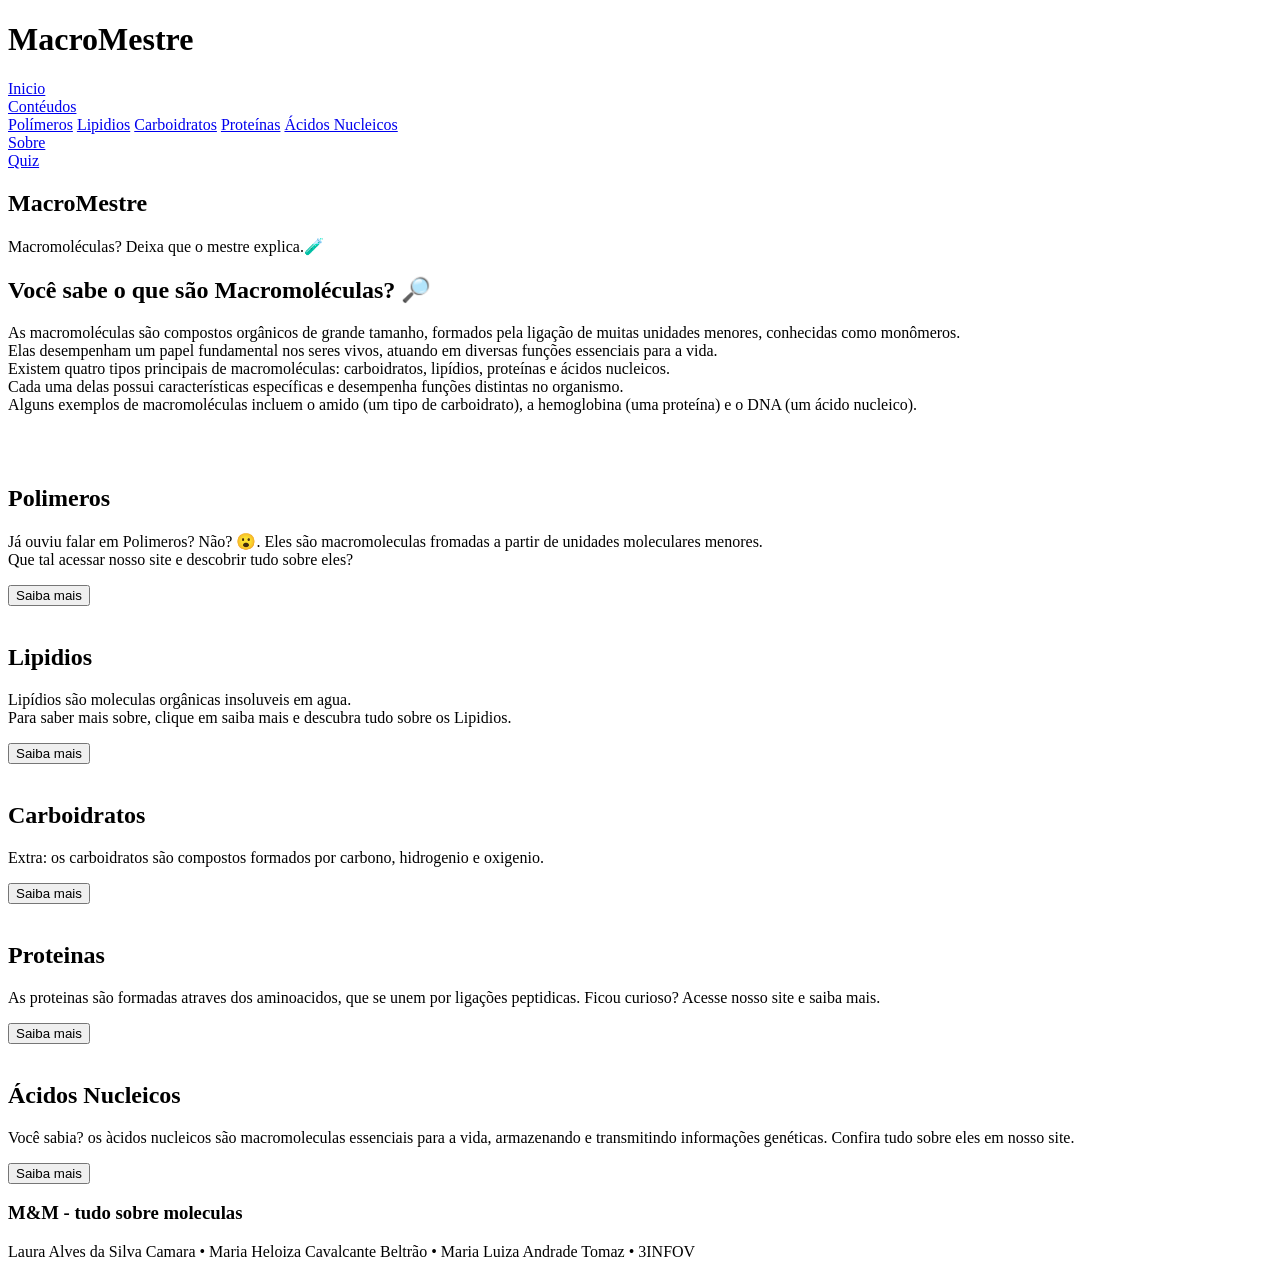
==== index.html @ 3ec51c72 "um bucado de coisa" ====
<!DOCTYPE html>
<html lang="pt-br">
<head>
    <meta charset="UTF-8">
    <meta name="viewport" content="width=device-width, initial-scale=1.0">
    <link rel="stylesheet" href="css/style.css">
    <script src="script.js"></script>
    <title>Inicio</title>
</head>
<body>
    
    <header class="cabecalho"> 
    <h1> MacroMestre </h1>
    <nav class="menu"> 
    <div class="itemMenu">
    <a href="#index.html"> Inicio</a>
    </div> 
    
     <div class="itemMenu">
                <a href="#">Contéudos</a>

                <div class="submenu">
                    <a href="#polimeros.html">Polímeros</a>
                    <a href="#lipidios.html">Lipidios</a>
                    <a href="#carboidratos.html">Carboidratos</a>
                    <a href="#proteinas.html">Proteínas</a>
                    <a href="#acidos-nucleicos.html">Ácidos Nucleicos</a>
                </div>
            </div>
         <div class="itemMenu">
    <a href="#"> Sobre</a>
    </div>
     <div class="itemMenu">
    <a href="#quiz.html"> Quiz</a>
    </div> 
    </nav>


    </header>

     <section class="hero">

        <div class="textoHero">

            
            <h1 class="principal">
                MacroMestre
            </h1>

            <p class="paragrafo">
                Macromoléculas? Deixa que o mestre explica.🧪
            </p>

        </div>


        <div class="introducao">

            <h2 class="textoPrincipal">
                Você sabe o que são Macromoléculas? 🔎
            </h2> 
            <p class="paragrafoIntroducao">
                As macromoléculas são compostos orgânicos de grande tamanho, formados pela ligação de muitas unidades menores, conhecidas como monômeros. <br> Elas desempenham um papel fundamental nos seres vivos, atuando em diversas funções essenciais para a vida. <br> Existem quatro tipos principais de macromoléculas: carboidratos, lipídios, proteínas e ácidos nucleicos. <br> Cada uma delas possui características específicas e desempenha funções distintas no organismo. <br> Alguns exemplos de macromoléculas incluem o amido (um tipo de carboidrato), a hemoglobina (uma proteína) e o DNA (um ácido nucleico).
            </p>
        </div>

        <img src="" alt="" class="">

    </section>
    
    <section class="cards area3d">

        <div class="card">
           <img src="image/esquemaPolimeros.png" alt="">
            <div class="conteudo">
                 
                <h2>Polimeros</h2>
                
                <p>
                    Já ouviu falar em  Polimeros? Não? 😮. Eles são macromoleculas fromadas a partir de unidades moleculares menores. <br> Que tal acessar nosso site e descobrir tudo sobre eles?
                </p>

                <button>Saiba mais</button>
            </div>
        </div>

        <div class="card">
            <img src="image/esquemaLipidios.png" alt="">

            <div class="conteudo">
                <h2>Lipidios</h2>

                <p>
                    Lipídios são moleculas orgânicas insoluveis em agua. <br> Para saber mais sobre, clique em saiba mais e descubra tudo sobre os Lipidios. 
                </p>

                <button>Saiba mais</button>
            </div>
        </div>

        <div class="card">
            <img src="image/esquemaCarboidratos.png" alt="">

            <div class="conteudo">
                <h2>Carboidratos</h2>

                <p>
                   Extra: os carboidratos são compostos formados por carbono, hidrogenio e oxigenio. 
                </p>

                <button>Saiba mais</button>
            </div>
        </div>

        <div class="card">
            <img src="image/esquemaProteinas.png" alt="">

            <div class="conteudo">
                <h2>Proteinas</h2>

                <p>As proteinas são formadas atraves dos aminoacidos, que se unem por ligações peptidicas. Ficou curioso? Acesse nosso site e saiba mais.</p>
    
                <button>Saiba mais</button>
            </div>
        </div>

        <div class="card">
            <img src="image/esquemaAcidos-nucleicos.png" alt="">

            <div class="conteudo">
                <h2>Ácidos Nucleicos</h2>

                <p> Você sabia? os àcidos nucleicos são macromoleculas essenciais para a vida, armazenando e transmitindo informações genéticas. Confira tudo sobre eles em nosso site.</p>
    
                <button>Saiba mais</button>
            </div>
        </div>

    </section>

    <footer class="rodape">
        <h3> M&M - tudo sobre moleculas</h3>

        <p> Laura Alves da Silva Camara • Maria Heloiza Cavalcante Beltrão • Maria Luiza Andrade Tomaz • 3INFOV</p>
    </footer>

</body>
</html>
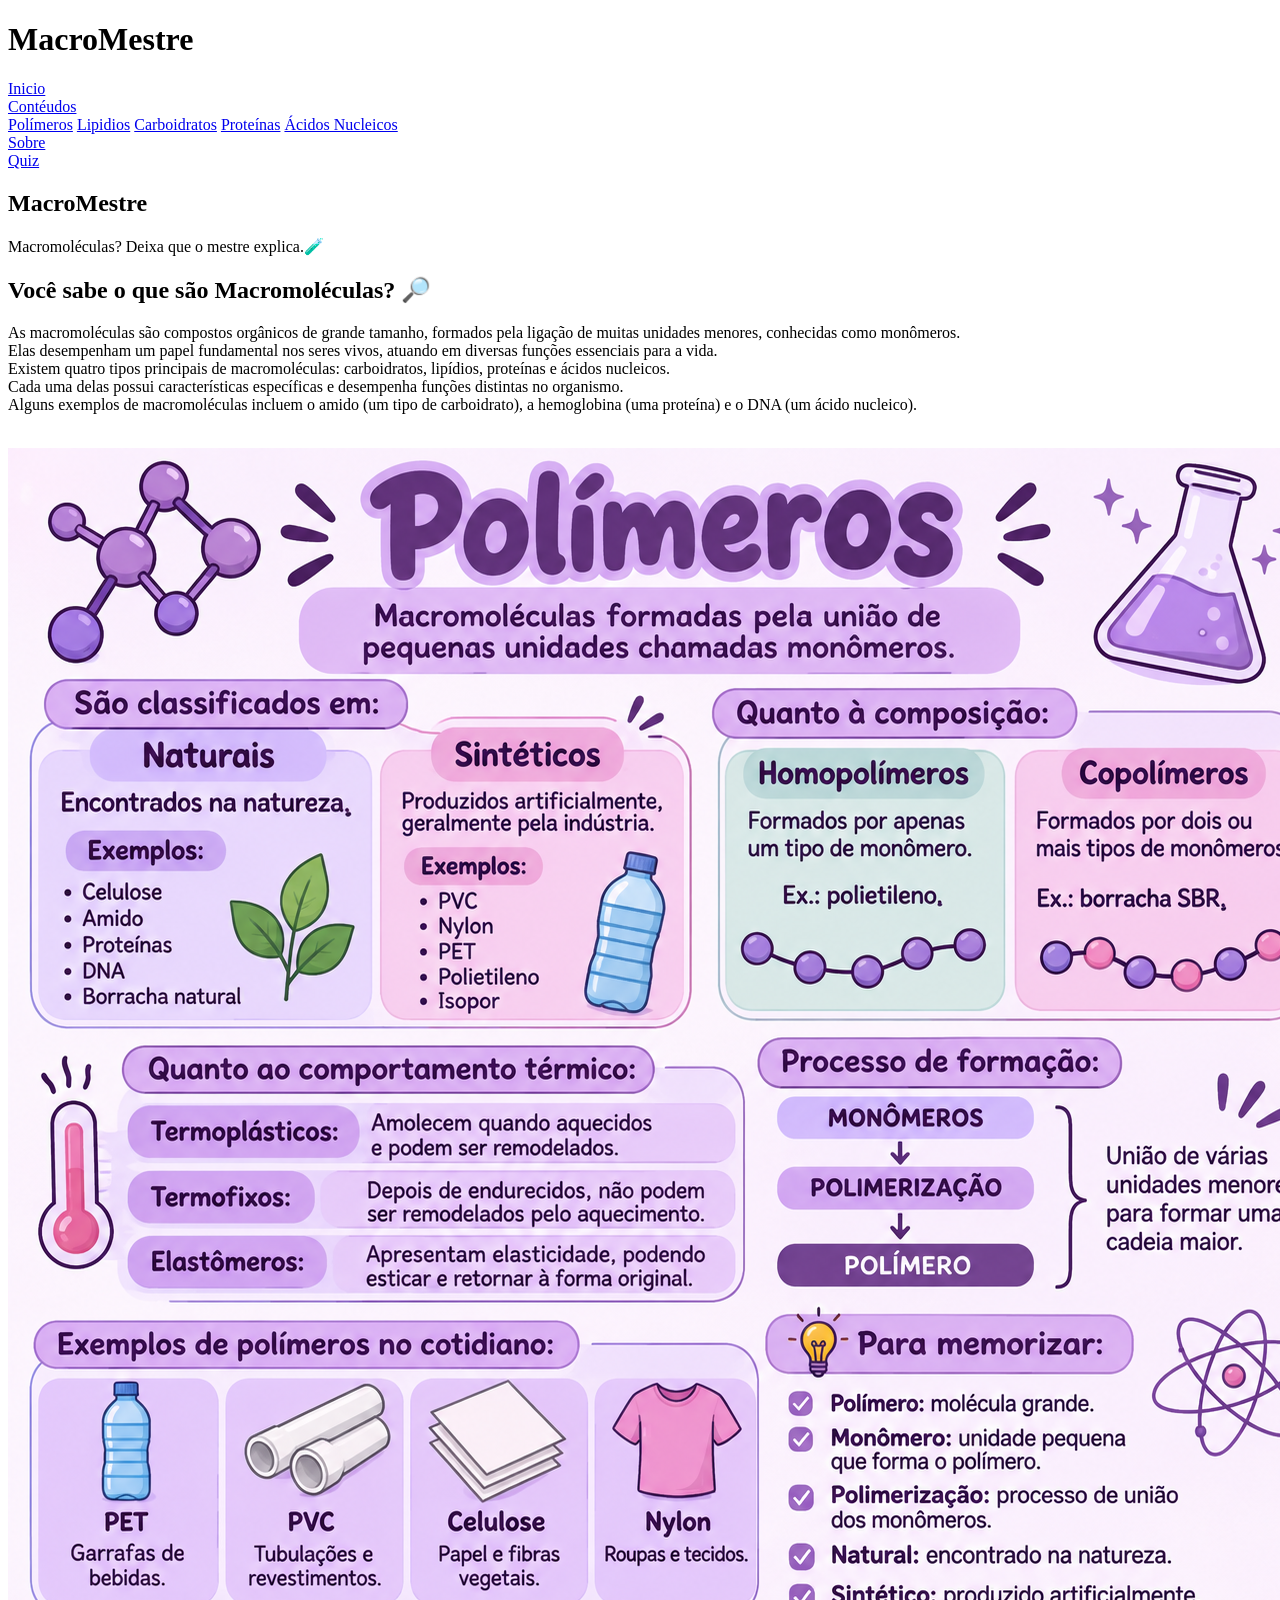
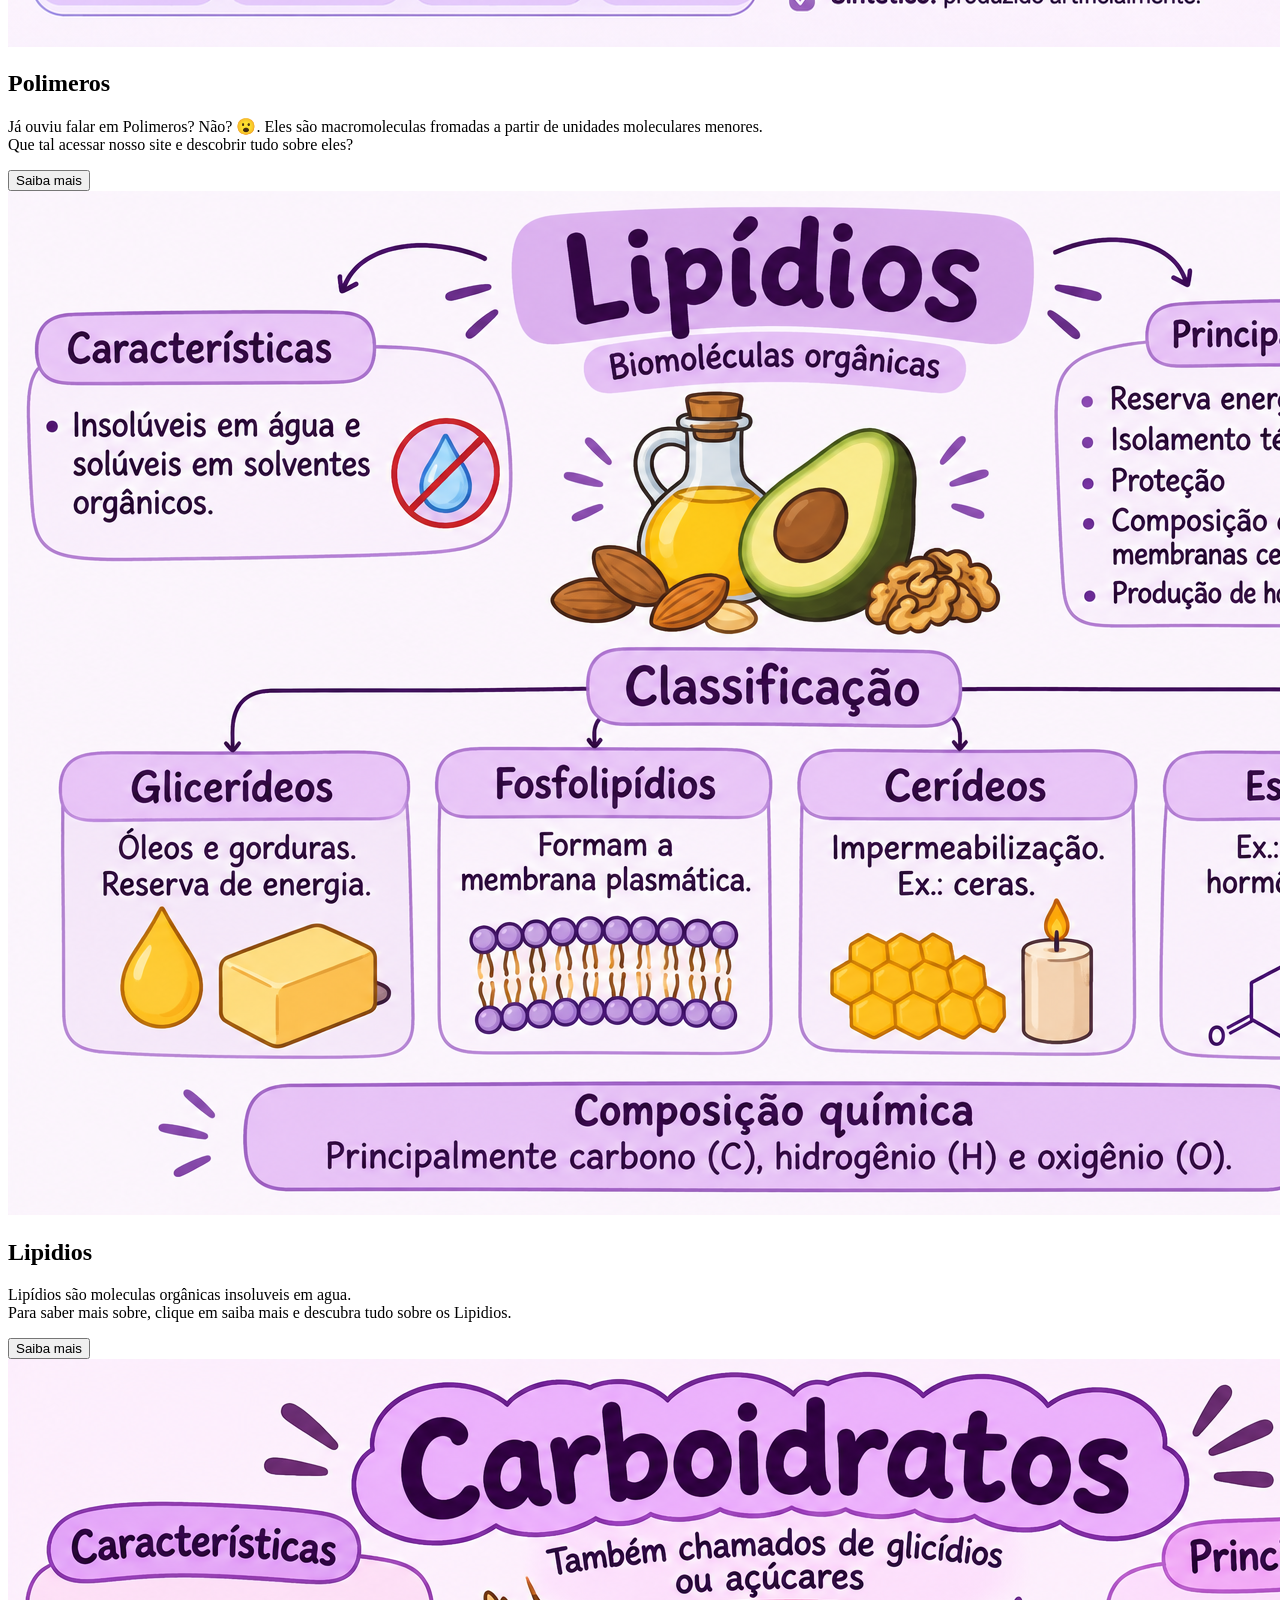
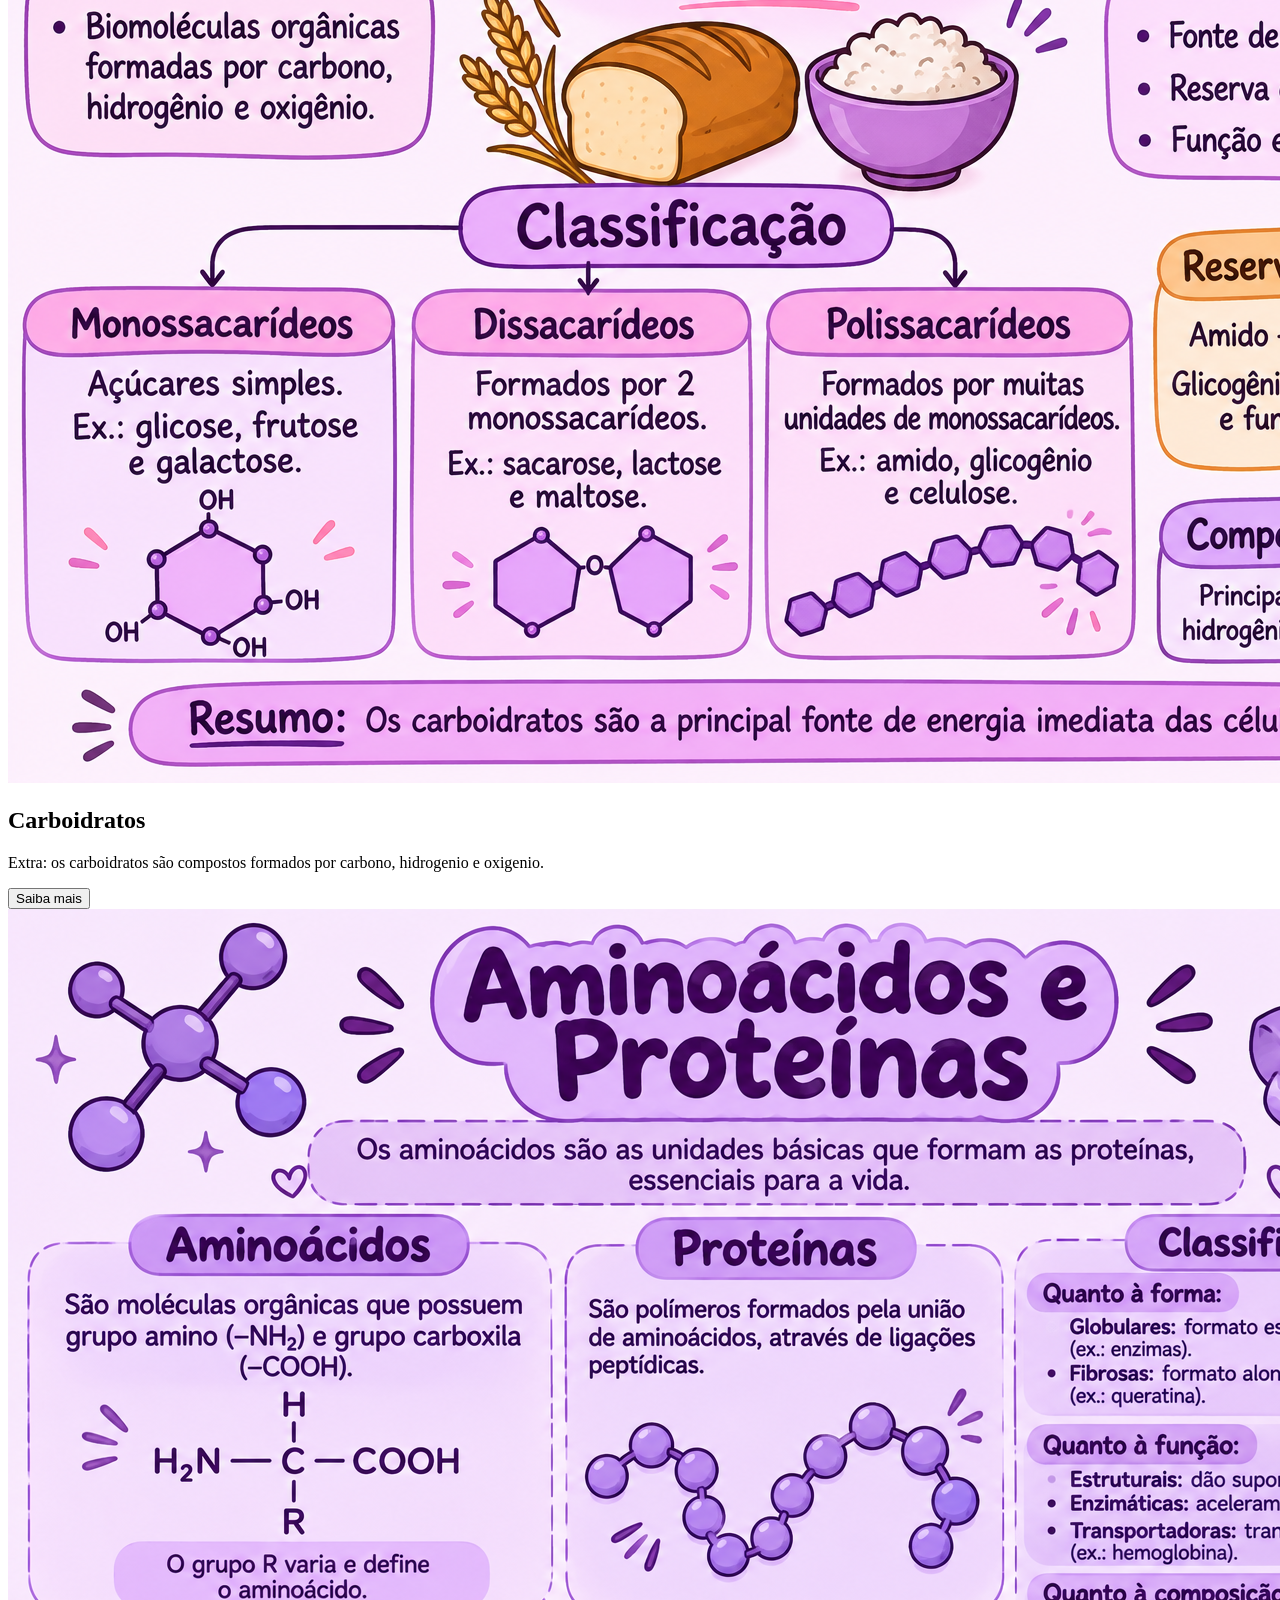
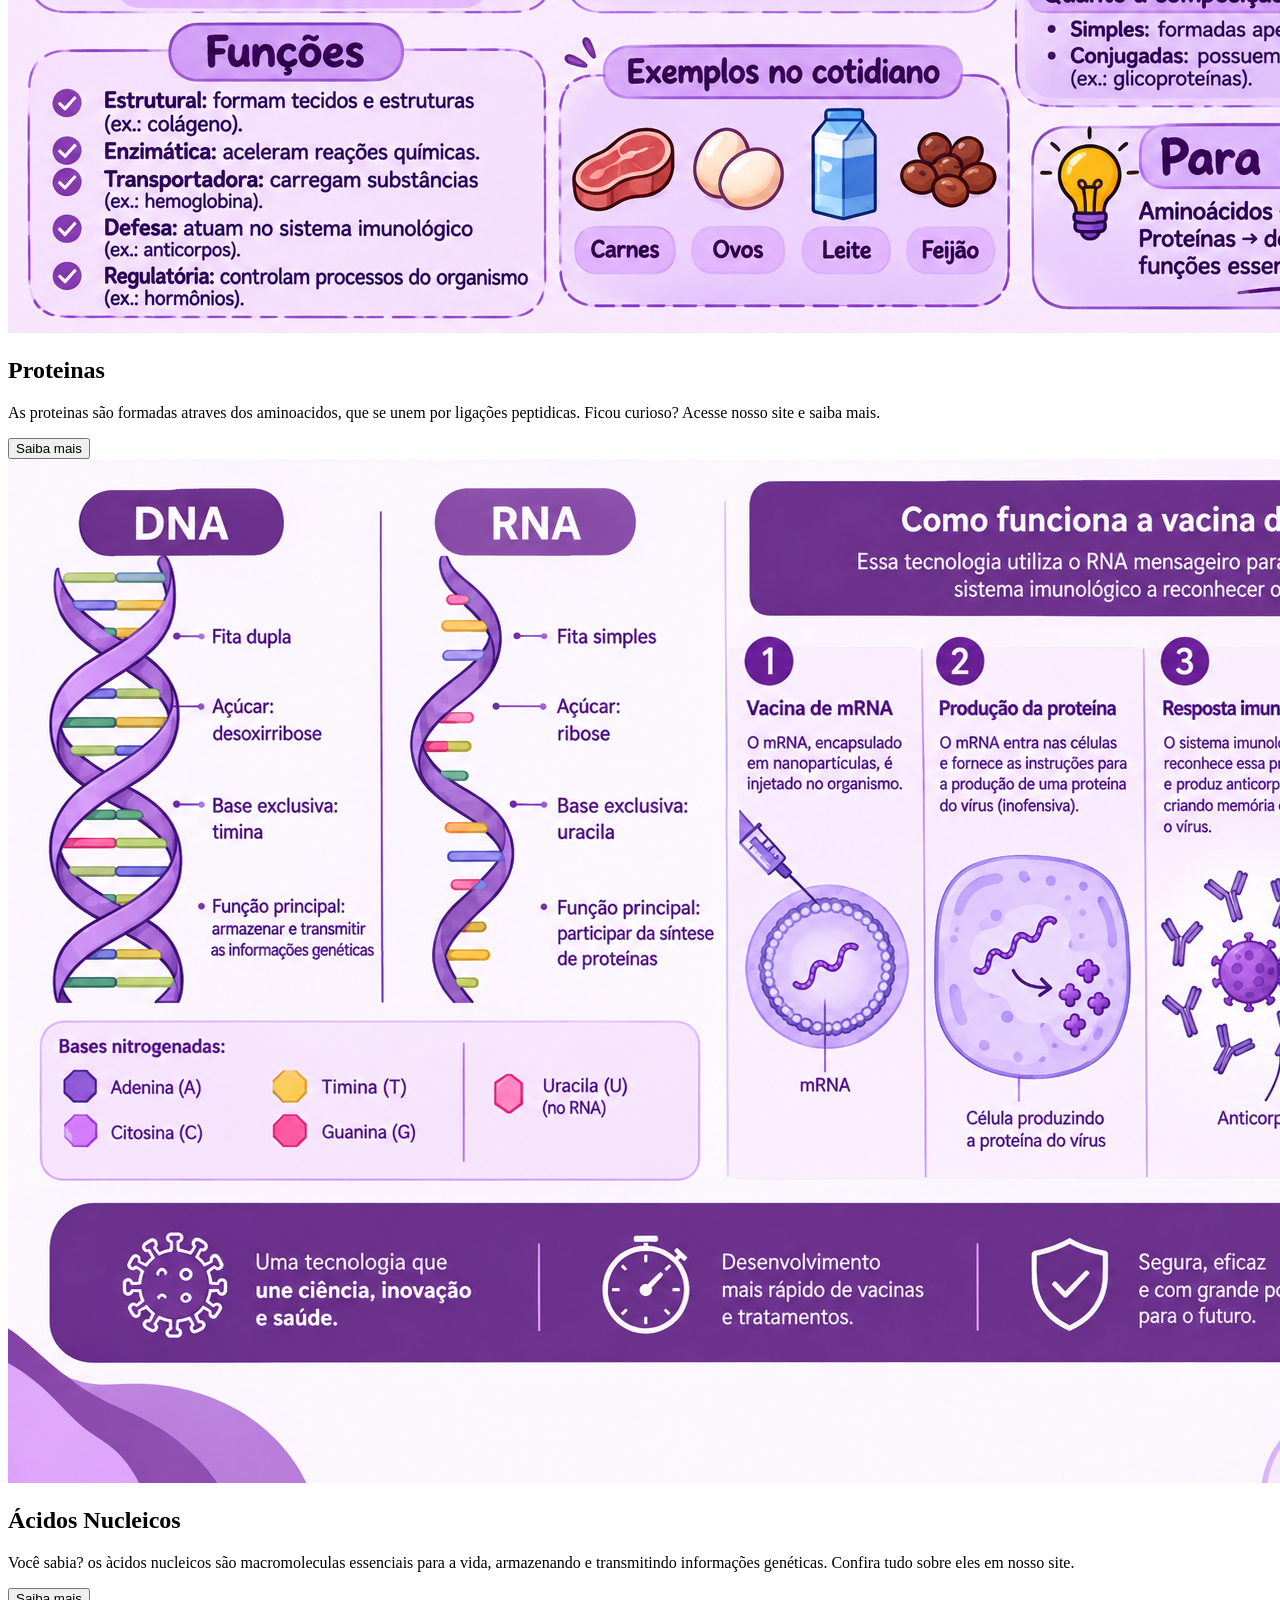
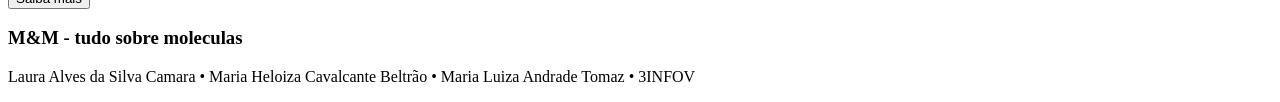
==== commit 98ce8233: "mais um bucado de coisa no html" ====
--- a/index.html
+++ b/index.html
@@ -13,25 +13,25 @@
     <h1> MacroMestre </h1>
     <nav class="menu"> 
     <div class="itemMenu">
-    <a href="#index.html"> Inicio</a>
+    <a href="index.html"> Inicio</a>
     </div> 
     
      <div class="itemMenu">
                 <a href="#">Contéudos</a>
 
                 <div class="submenu">
-                    <a href="#polimeros.html">Polímeros</a>
-                    <a href="#lipidios.html">Lipidios</a>
-                    <a href="#carboidratos.html">Carboidratos</a>
-                    <a href="#proteinas.html">Proteínas</a>
-                    <a href="#acidos-nucleicos.html">Ácidos Nucleicos</a>
+                    <a href="polimeros.html">Polímeros</a>
+                    <a href="lipidios.html">Lipidios</a>
+                    <a href="carboidratos.html">Carboidratos</a>
+                    <a href="proteinas.html">Proteínas</a>
+                    <a href="acidos-nucleicos.html">Ácidos Nucleicos</a>
                 </div>
             </div>
          <div class="itemMenu">
     <a href="#"> Sobre</a>
     </div>
      <div class="itemMenu">
-    <a href="#quiz.html"> Quiz</a>
+    <a href="quiz.html"> Quiz</a>
     </div> 
     </nav>
 
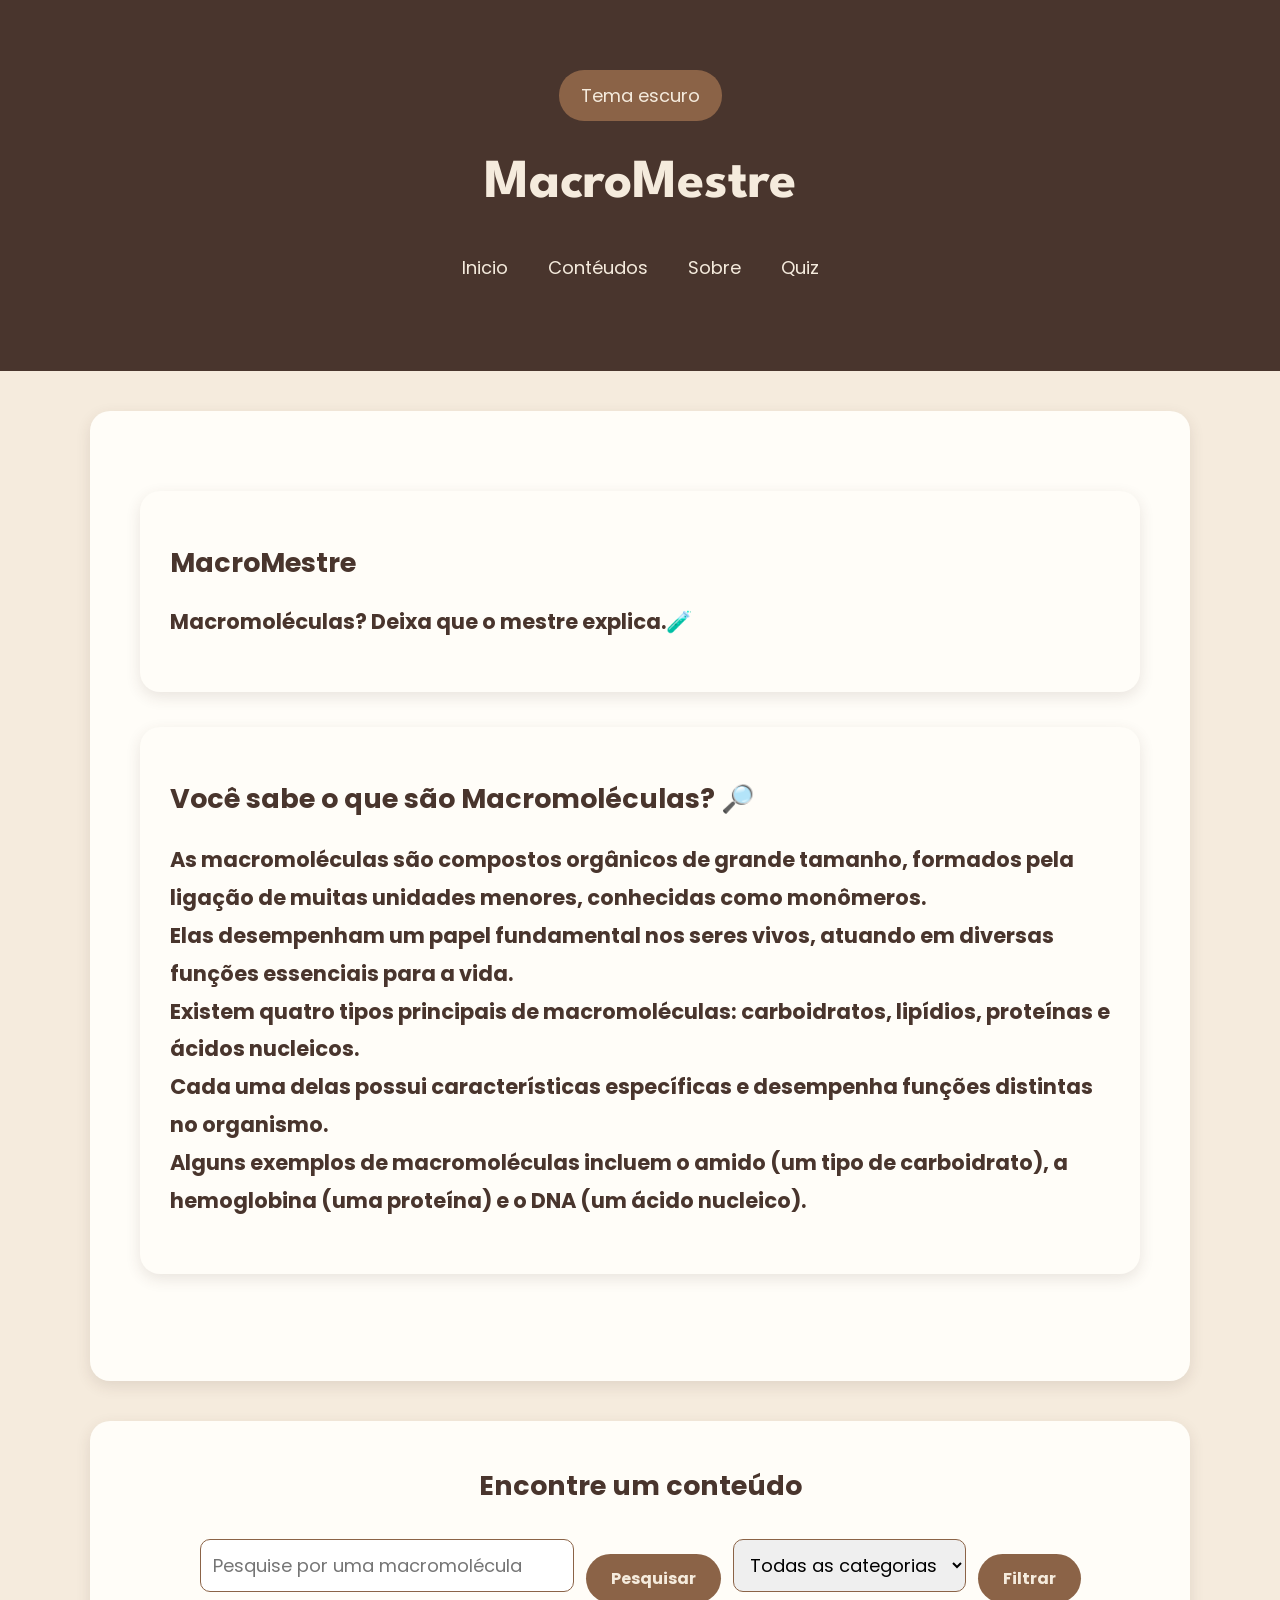
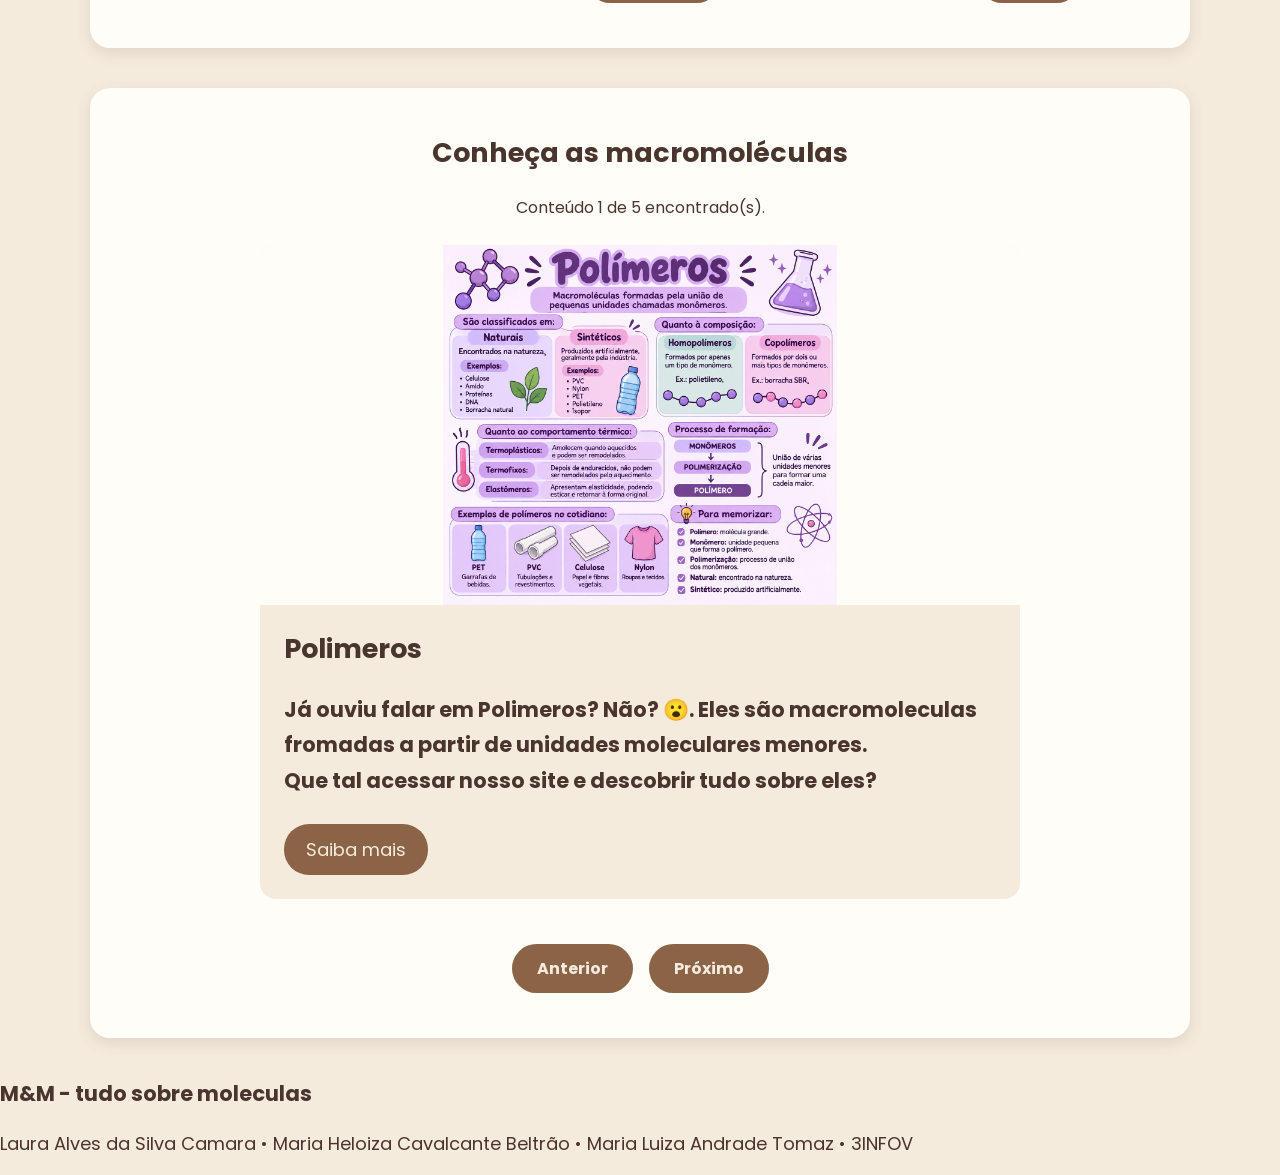
==== commit f313b83c: "fiz o javascript + a função adicional que pedia nos requisitos" ====
--- a/index.html
+++ b/index.html
@@ -1,148 +1,194 @@
-<!DOCTYPE html>
+<!doctype html>
 <html lang="pt-br">
-<head>
-    <meta charset="UTF-8">
-    <meta name="viewport" content="width=device-width, initial-scale=1.0">
-    <link rel="stylesheet" href="css/style.css">
-    <script src="script.js"></script>
+  <head>
+    <meta charset="UTF-8" />
+    <meta name="viewport" content="width=device-width, initial-scale=1.0" />
+    <link rel="stylesheet" href="css/style.css" />
     <title>Inicio</title>
-</head>
-<body>
-    
-    <header class="cabecalho"> 
-    <h1> MacroMestre </h1>
-    <nav class="menu"> 
-    <div class="itemMenu">
-    <a href="index.html"> Inicio</a>
-    </div> 
-    
-     <div class="itemMenu">
-                <a href="#">Contéudos</a>
+  </head>
+  <body>
+    <header class="cabecalho">
+      <button id="botaoTema">Tema escuro</button>
+      <h1>MacroMestre</h1>
+      <nav class="menu">
+        <button id="botaoMenu" class="botaoMenu" type="button">Menu</button>
+        <div class="itemMenu">
+          <a href="index.html"> Inicio</a>
+        </div>
 
-                <div class="submenu">
-                    <a href="polimeros.html">Polímeros</a>
-                    <a href="lipidios.html">Lipidios</a>
-                    <a href="carboidratos.html">Carboidratos</a>
-                    <a href="proteinas.html">Proteínas</a>
-                    <a href="acidos-nucleicos.html">Ácidos Nucleicos</a>
-                </div>
-            </div>
-         <div class="itemMenu">
-    <a href="#"> Sobre</a>
-    </div>
-     <div class="itemMenu">
-    <a href="quiz.html"> Quiz</a>
-    </div> 
-    </nav>
+        <div class="itemMenu">
+          <a href="#">Contéudos</a>
 
-
+          <div class="submenu">
+            <a href="polimeros.html">Polímeros</a>
+            <a href="lipidios.html">Lipidios</a>
+            <a href="carboidratos.html">Carboidratos</a>
+            <a href="proteinas.html">Proteínas</a>
+            <a href="acidos-nucleicos.html">Ácidos Nucleicos</a>
+          </div>
+        </div>
+        <div class="itemMenu">
+          <a href="#"> Sobre</a>
+        </div>
+        <div class="itemMenu">
+          <a href="quiz.html"> Quiz</a>
+        </div>
+      </nav>
     </header>
 
-     <section class="hero">
+    <section class="hero">
+      <div class="textoHero">
+        <h1 class="principal">MacroMestre</h1>
 
-        <div class="textoHero">
+        <p class="paragrafo">Macromoléculas? Deixa que o mestre explica.🧪</p>
+      </div>
 
-            
-            <h1 class="principal">
-                MacroMestre
-            </h1>
+      <div class="introducao">
+        <h2 class="textoPrincipal">Você sabe o que são Macromoléculas? 🔎</h2>
+        <p class="paragrafoIntroducao">
+          As macromoléculas são compostos orgânicos de grande tamanho, formados
+          pela ligação de muitas unidades menores, conhecidas como monômeros.
+          <br />
+          Elas desempenham um papel fundamental nos seres vivos, atuando em
+          diversas funções essenciais para a vida. <br />
+          Existem quatro tipos principais de macromoléculas: carboidratos,
+          lipídios, proteínas e ácidos nucleicos. <br />
+          Cada uma delas possui características específicas e desempenha funções
+          distintas no organismo. <br />
+          Alguns exemplos de macromoléculas incluem o amido (um tipo de
+          carboidrato), a hemoglobina (uma proteína) e o DNA (um ácido
+          nucleico).
+        </p>
+      </div>
 
-            <p class="paragrafo">
-                Macromoléculas? Deixa que o mestre explica.🧪
-            </p>
+      <img src="" alt="" class="" />
+    </section>
 
+    <section class="pesquisaConteudo">
+      <h2>Encontre um conteúdo</h2>
+      <div class="controlesPesquisa">
+        <input
+          id="pesquisaConteudo"
+          type="search"
+          placeholder="Pesquise por uma macromolécula"
+        />
+        <button id="botaoPesquisar" type="button">Pesquisar</button>
+        <select id="filtroCategoria">
+          <option value="todos">Todas as categorias</option>
+          <option value="alimentacao">Alimentação</option>
+          <option value="saude">Saúde</option>
+          <option value="tecnologia">Tecnologia</option>
+          <option value="meio-ambiente">Meio ambiente</option>
+        </select>
+        <button id="botaoFiltrar" type="button">Filtrar</button>
+      </div>
+    </section>
+
+    <section class="cards area3d">
+      <h2>Conheça as macromoléculas</h2>
+      <p id="resultadoPesquisa"></p>
+      <div id="carrosselConteudos">
+      <div
+        class="card"
+        id="polimeros"
+        data-categorias="tecnologia meio-ambiente"
+      >
+        <img src="image/esquemaPolimeros.png" alt="Esquema de polímeros" />
+        <div class="conteudo">
+          <h2>Polimeros</h2>
+
+          <p>
+            Já ouviu falar em Polimeros? Não? 😮. Eles são macromoleculas
+            fromadas a partir de unidades moleculares menores. <br />
+            Que tal acessar nosso site e descobrir tudo sobre eles?
+          </p>
+
+          <a class="botaoSaibaMais" href="polimeros.html">Saiba mais</a>
         </div>
+      </div>
 
+      <div class="card" id="lipidios" data-categorias="alimentacao saude">
+        <img src="image/esquemaLipidios.png" alt="Esquema de lipídios" />
 
-        <div class="introducao">
+        <div class="conteudo">
+          <h2>Lipidios</h2>
 
-            <h2 class="textoPrincipal">
-                Você sabe o que são Macromoléculas? 🔎
-            </h2> 
-            <p class="paragrafoIntroducao">
-                As macromoléculas são compostos orgânicos de grande tamanho, formados pela ligação de muitas unidades menores, conhecidas como monômeros. <br> Elas desempenham um papel fundamental nos seres vivos, atuando em diversas funções essenciais para a vida. <br> Existem quatro tipos principais de macromoléculas: carboidratos, lipídios, proteínas e ácidos nucleicos. <br> Cada uma delas possui características específicas e desempenha funções distintas no organismo. <br> Alguns exemplos de macromoléculas incluem o amido (um tipo de carboidrato), a hemoglobina (uma proteína) e o DNA (um ácido nucleico).
-            </p>
+          <p>
+            Lipídios são moleculas orgânicas insoluveis em agua. <br />
+            Para saber mais sobre, clique em saiba mais e descubra tudo sobre os
+            Lipidios.
+          </p>
+
+          <a class="botaoSaibaMais" href="lipidios.html">Saiba mais</a>
         </div>
+      </div>
 
-        <img src="" alt="" class="">
+      <div class="card" id="carboidratos" data-categorias="alimentacao saude">
+        <img
+          src="image/esquemaCarboidratos.png"
+          alt="Esquema de carboidratos"
+        />
 
-    </section>
-    
-    <section class="cards area3d">
+        <div class="conteudo">
+          <h2>Carboidratos</h2>
 
-        <div class="card">
-           <img src="image/esquemaPolimeros.png" alt="">
-            <div class="conteudo">
-                 
-                <h2>Polimeros</h2>
-                
-                <p>
-                    Já ouviu falar em  Polimeros? Não? 😮. Eles são macromoleculas fromadas a partir de unidades moleculares menores. <br> Que tal acessar nosso site e descobrir tudo sobre eles?
-                </p>
+          <p>
+            Extra: os carboidratos são compostos formados por carbono,
+            hidrogenio e oxigenio.
+          </p>
 
-                <button>Saiba mais</button>
-            </div>
+          <a class="botaoSaibaMais" href="carboidratos.html">Saiba mais</a>
         </div>
+      </div>
 
-        <div class="card">
-            <img src="image/esquemaLipidios.png" alt="">
+      <div class="card" id="proteinas" data-categorias="alimentacao saude">
+        <img src="image/esquemaProteinas.png" alt="Esquema de proteínas" />
 
-            <div class="conteudo">
-                <h2>Lipidios</h2>
+        <div class="conteudo">
+          <h2>Proteinas</h2>
 
-                <p>
-                    Lipídios são moleculas orgânicas insoluveis em agua. <br> Para saber mais sobre, clique em saiba mais e descubra tudo sobre os Lipidios. 
-                </p>
+          <p>
+            As proteinas são formadas atraves dos aminoacidos, que se unem por
+            ligações peptidicas. Ficou curioso? Acesse nosso site e saiba mais.
+          </p>
 
-                <button>Saiba mais</button>
-            </div>
+          <a class="botaoSaibaMais" href="proteinas.html">Saiba mais</a>
         </div>
+      </div>
 
-        <div class="card">
-            <img src="image/esquemaCarboidratos.png" alt="">
+      <div class="card" id="acidos-nucleicos" data-categorias="saude tecnologia">
+        <img
+          src="image/esquemaAcidos-nucleicos.png"
+          alt="Esquema de ácidos nucleicos"
+        />
 
-            <div class="conteudo">
-                <h2>Carboidratos</h2>
+        <div class="conteudo">
+          <h2>Ácidos Nucleicos</h2>
 
-                <p>
-                   Extra: os carboidratos são compostos formados por carbono, hidrogenio e oxigenio. 
-                </p>
+          <p>
+            Você sabia? os àcidos nucleicos são macromoleculas essenciais para a
+            vida, armazenando e transmitindo informações genéticas. Confira tudo
+            sobre eles em nosso site.
+          </p>
 
-                <button>Saiba mais</button>
-            </div>
+          <a class="botaoSaibaMais" href="acidos-nucleicos.html">Saiba mais</a>
         </div>
-
-        <div class="card">
-            <img src="image/esquemaProteinas.png" alt="">
-
-            <div class="conteudo">
-                <h2>Proteinas</h2>
-
-                <p>As proteinas são formadas atraves dos aminoacidos, que se unem por ligações peptidicas. Ficou curioso? Acesse nosso site e saiba mais.</p>
-    
-                <button>Saiba mais</button>
-            </div>
-        </div>
-
-        <div class="card">
-            <img src="image/esquemaAcidos-nucleicos.png" alt="">
-
-            <div class="conteudo">
-                <h2>Ácidos Nucleicos</h2>
-
-                <p> Você sabia? os àcidos nucleicos são macromoleculas essenciais para a vida, armazenando e transmitindo informações genéticas. Confira tudo sobre eles em nosso site.</p>
-    
-                <button>Saiba mais</button>
-            </div>
-        </div>
-
+      </div>
+      </div>
+      <div class="controlesCarrossel">
+        <button id="botaoAnterior" type="button">Anterior</button>
+        <button id="botaoProximo" type="button">Próximo</button>
+      </div>
     </section>
 
     <footer class="rodape">
-        <h3> M&M - tudo sobre moleculas</h3>
+      <h3>M&M - tudo sobre moleculas</h3>
 
-        <p> Laura Alves da Silva Camara • Maria Heloiza Cavalcante Beltrão • Maria Luiza Andrade Tomaz • 3INFOV</p>
+      <p>
+        Laura Alves da Silva Camara • Maria Heloiza Cavalcante Beltrão • Maria
+        Luiza Andrade Tomaz • 3INFOV
+      </p>
     </footer>
-
-</body>
-</html>+    <script src="js/script.js"></script>
+  </body>
+</html>
--- a/css/style.css
+++ b/css/style.css
@@ -0,0 +1,527 @@
+@import url("https://fonts.googleapis.com/css2?family=League+Spartan:wght@100..900&display=swap");
+@import url("https://fonts.googleapis.com/css2?family=Poppins:wght@100;200;300;400;500;600;700;800;900&display=swap");
+
+* {
+  box-sizing: border-box;
+}
+
+body {
+  padding: 0;
+  margin: 0;
+  background-color: #f5ebdd;
+  font-family: "Poppins", sans-serif;
+  font-size: 18px;
+  color: #49352d;
+}
+
+.menu {
+  display: flex;
+  justify-content: center;
+  align-items: center;
+  gap: 40px;
+  padding: 20px;
+  background-color: #49352d;
+  position: sticky;
+  top: 0;
+  z-index: 1000;
+}
+
+.itemMenu {
+  position: relative;
+}
+
+.itemMenu a {
+  text-decoration: none;
+  color: #f5ebdd;
+  transition: 0.3s;
+}
+
+.itemMenu a:hover {
+  color: #c18b55;
+}
+
+.submenu {
+  position: absolute;
+  top: 100%;
+  left: 0;
+  background-color: #49352d;
+  padding: 15px;
+  border-radius: 10px;
+  display: none;
+  flex-direction: column;
+  gap: 12px;
+  min-width: 180px;
+}
+
+.itemMenu:hover .submenu {
+  display: flex;
+}
+
+header {
+  background-color: #49352d;
+  color: #f5ebdd;
+  text-align: center;
+  padding: 70px 30px;
+}
+
+header h1 {
+  font-family: "League Spartan", sans-serif;
+  font-size: 55px;
+  margin-bottom: 25px;
+}
+
+header p {
+  font-size: 20px;
+  line-height: 1.8;
+  max-width: 750px;
+  margin: 15px auto;
+}
+
+section {
+  background-color: #fffdf8;
+  width: 90%;
+  max-width: 1100px;
+  margin: 40px auto;
+  padding: 45px;
+  border-radius: 20px;
+  box-shadow: 0 5px 15px rgba(73, 53, 45, 0.12);
+  transition: 0.3s;
+}
+
+section:hover {
+  transform: translateY(-5px);
+  box-shadow: 0 10px 25px rgba(73, 53, 45, 0.18);
+}
+
+section p {
+  font-size: 21px;
+  font-weight: bold;
+  color: #49352d;
+  margin-bottom: 25px;
+}
+
+section input[type="radio"] {
+  accent-color: #8b6347;
+  margin: 12px 10px 12px 0;
+  cursor: pointer;
+}
+
+section button {
+  display: block;
+  background-color: #8b6347;
+  color: #f5ebdd;
+  border: none;
+  padding: 12px 25px;
+  border-radius: 25px;
+  font-family: "Poppins", sans-serif;
+  font-size: 16px;
+  font-weight: bold;
+  margin-top: 25px;
+  cursor: pointer;
+  transition: 0.3s;
+}
+
+section button:hover {
+  background-color: #49352d;
+  transform: scale(1.05);
+  box-shadow: 0 5px 12px rgba(73, 53, 45, 0.2);
+}
+
+@media (max-width: 1024px) {
+  .menu {
+    gap: 25px;
+  }
+
+  header h1 {
+    font-size: 45px;
+  }
+
+  section {
+    width: 90%;
+  }
+}
+
+@media (max-width: 600px) {
+  body {
+    overflow-x: hidden;
+  }
+
+  .menu {
+    flex-direction: column;
+    gap: 15px;
+  }
+
+  .submenu {
+    z-index: 1001;
+  }
+
+  header {
+    padding: 45px 20px;
+  }
+
+  header h1 {
+    font-size: 35px;
+  }
+
+  header p {
+    font-size: 16px;
+  }
+
+  section {
+    width: 92%;
+    padding: 22px;
+    margin: 25px auto;
+  }
+
+  section p {
+    font-size: 18px;
+  }
+
+  section button {
+    font-size: 14px;
+  }
+
+  .imagem-acidos {
+    width: 10px;
+    height: auto;
+    border-radius: 15px;
+    display: block;
+    margin: 10px;
+  }
+
+  .imagem-carboidratos {
+    width: 10px;
+    height: auto;
+    border-radius: 15px;
+    display: block;
+    margin: 20px;
+  }
+
+  .imagem-lipideos {
+    width: 10px;
+    height: auto;
+    border-radius: 15px;
+    display: block;
+    margin: 20px;
+  }
+
+  .imagem-polimeros {
+    width: 10px;
+    height: auto;
+    border-radius: 15px;
+    display: block;
+    margin: 20px;
+  }
+
+  .imagem-proteinas {
+    width: 10px;
+    height: auto;
+    border-radius: 15px;
+    display: block;
+    margin: 20px;
+  }
+
+  .exemplos-polimeros {
+    width: 10px;
+    height: auto;
+    border-radius: 15px;
+    display: block;
+    margin: 20px;
+  }
+}
+
+body.dark {
+  background-color: #211b18;
+  color: #f5ebdd;
+}
+
+body.dark .menu,
+body.dark header {
+  background-color: #30231e;
+}
+
+body.dark .submenu {
+  background-color: #30231e;
+}
+
+body.dark section {
+  background-color: #382b25;
+  color: #f5ebdd;
+  box-shadow: 0 5px 15px rgba(0, 0, 0, 0.3);
+}
+
+body.dark section p {
+  color: #f5ebdd;
+}
+
+body.dark section button {
+  background-color: #c18b55;
+  color: #211b18;
+}
+
+body.dark section button:hover {
+  background-color: #f5ebdd;
+  color: #49352d;
+}
+
+button,
+.botaoSaibaMais {
+  border: none;
+  border-radius: 25px;
+  padding: 12px 22px;
+  background-color: #8b6347;
+  color: #f5ebdd;
+  font: inherit;
+  text-decoration: none;
+  cursor: pointer;
+  transition: 0.3s;
+}
+
+button:hover,
+.botaoSaibaMais:hover {
+  background-color: #49352d;
+  color: #f5ebdd;
+}
+
+.botaoMenu {
+  display: none;
+}
+
+.hero .titulo,
+.textoHero,
+.introducao {
+  max-width: 1000px;
+  margin: 35px auto;
+  padding: 30px;
+  border-radius: 20px;
+  background-color: #fffdf8;
+  box-shadow: 0 5px 15px rgba(73, 53, 45, 0.12);
+}
+
+.hero .titulo h2,
+.introducao h2 {
+  color: #49352d;
+}
+
+.hero .titulo p,
+.introducao p {
+  line-height: 1.8;
+}
+
+.cards.area3d {
+  text-align: center;
+}
+
+.card {
+  max-width: 760px;
+  margin: 0 auto;
+  overflow: hidden;
+  border-radius: 16px;
+  background-color: #f5ebdd;
+  text-align: left;
+}
+
+.card img {
+  display: block;
+  width: 100%;
+  max-height: 360px;
+  object-fit: contain;
+  background-color: #fffdf8;
+}
+
+.card .conteudo {
+  padding: 24px;
+}
+
+.card .conteudo h2 {
+  margin-top: 0;
+}
+
+.card .conteudo p {
+  line-height: 1.7;
+}
+
+.pesquisaConteudo h2,
+.cards.area3d > h2 {
+  margin-top: 0;
+  text-align: center;
+}
+
+.controlesPesquisa {
+  display: flex;
+  justify-content: center;
+  align-items: center;
+  flex-wrap: wrap;
+  gap: 12px;
+}
+
+.controlesPesquisa input,
+.controlesPesquisa select {
+  min-width: 220px;
+  max-width: 100%;
+  padding: 12px;
+  border: 1px solid #8b6347;
+  border-radius: 10px;
+  font: inherit;
+}
+
+.controlesCarrossel {
+  display: flex;
+  justify-content: center;
+  gap: 16px;
+  margin-top: 20px;
+}
+
+#resultadoPesquisa {
+  min-height: 1.5em;
+  text-align: center;
+  font-size: 16px;
+  font-weight: normal;
+}
+
+.botaoSaibaMais {
+  display: inline-block;
+}
+
+.feedback {
+  min-height: 1.5em;
+  font-size: 16px;
+  font-weight: normal;
+}
+
+.resultadoQuiz {
+  text-align: center;
+}
+
+.modal {
+  position: fixed;
+  inset: 0;
+  z-index: 2000;
+  display: none;
+  align-items: center;
+  justify-content: center;
+  padding: 20px;
+  background-color: rgba(0, 0, 0, 0.65);
+}
+
+.modalConteudo {
+  width: 100%;
+  max-width: 600px;
+  padding: 30px;
+  border-radius: 18px;
+  background-color: #fffdf8;
+  color: #49352d;
+}
+
+.modalConteudo p {
+  line-height: 1.7;
+}
+
+.modalConteudo #botaoFecharModal {
+  float: right;
+}
+
+body.dark .hero .titulo,
+body.dark .textoHero,
+body.dark .introducao,
+body.dark .modalConteudo {
+  background-color: #382b25;
+  color: #f5ebdd;
+}
+
+body.dark .hero .titulo h2,
+body.dark .introducao h2 {
+  color: #f5ebdd;
+}
+
+body.dark .card {
+  background-color: #30231e;
+}
+
+body.dark .card img {
+  background-color: #382b25;
+}
+
+body.dark .botaoSaibaMais {
+  background-color: #c18b55;
+  color: #211b18;
+}
+
+@media (max-width: 600px) {
+  .menu {
+    align-items: stretch;
+    gap: 10px;
+  }
+
+  .menu .botaoMenu {
+    display: block;
+    align-self: flex-start;
+  }
+
+  .menu .itemMenu {
+    display: none;
+    width: 100%;
+    text-align: center;
+  }
+
+  .menu.aberto .itemMenu {
+    display: block;
+  }
+
+  .menu.aberto .submenu {
+    left: 0;
+    width: 100%;
+  }
+
+  .hero .titulo,
+  .textoHero,
+  .introducao {
+    margin: 20px auto;
+    padding: 20px;
+  }
+
+  .controlesPesquisa {
+    align-items: stretch;
+    flex-direction: column;
+  }
+
+  .controlesPesquisa input,
+  .controlesPesquisa select {
+    width: 100%;
+  }
+
+  .card .conteudo {
+    padding: 18px;
+  }
+
+  .modalConteudo {
+    padding: 22px;
+  }
+}
+
+.informacaoMolecula {
+    display: none;
+}
+
+#informacaoDNA {
+    display: block;
+}
+
+.botoesComparador {
+    display: flex;
+    justify-content: center;
+    gap: 15px;
+    margin: 20px 0;
+}
+
+.botoesComparador button {
+    padding: 12px 25px;
+    border: none;
+    border-radius: 8px;
+    cursor: pointer;
+    transition: 0.3s;
+}
+
+.botoesComparador button:hover {
+    transform: scale(1.05);
+}
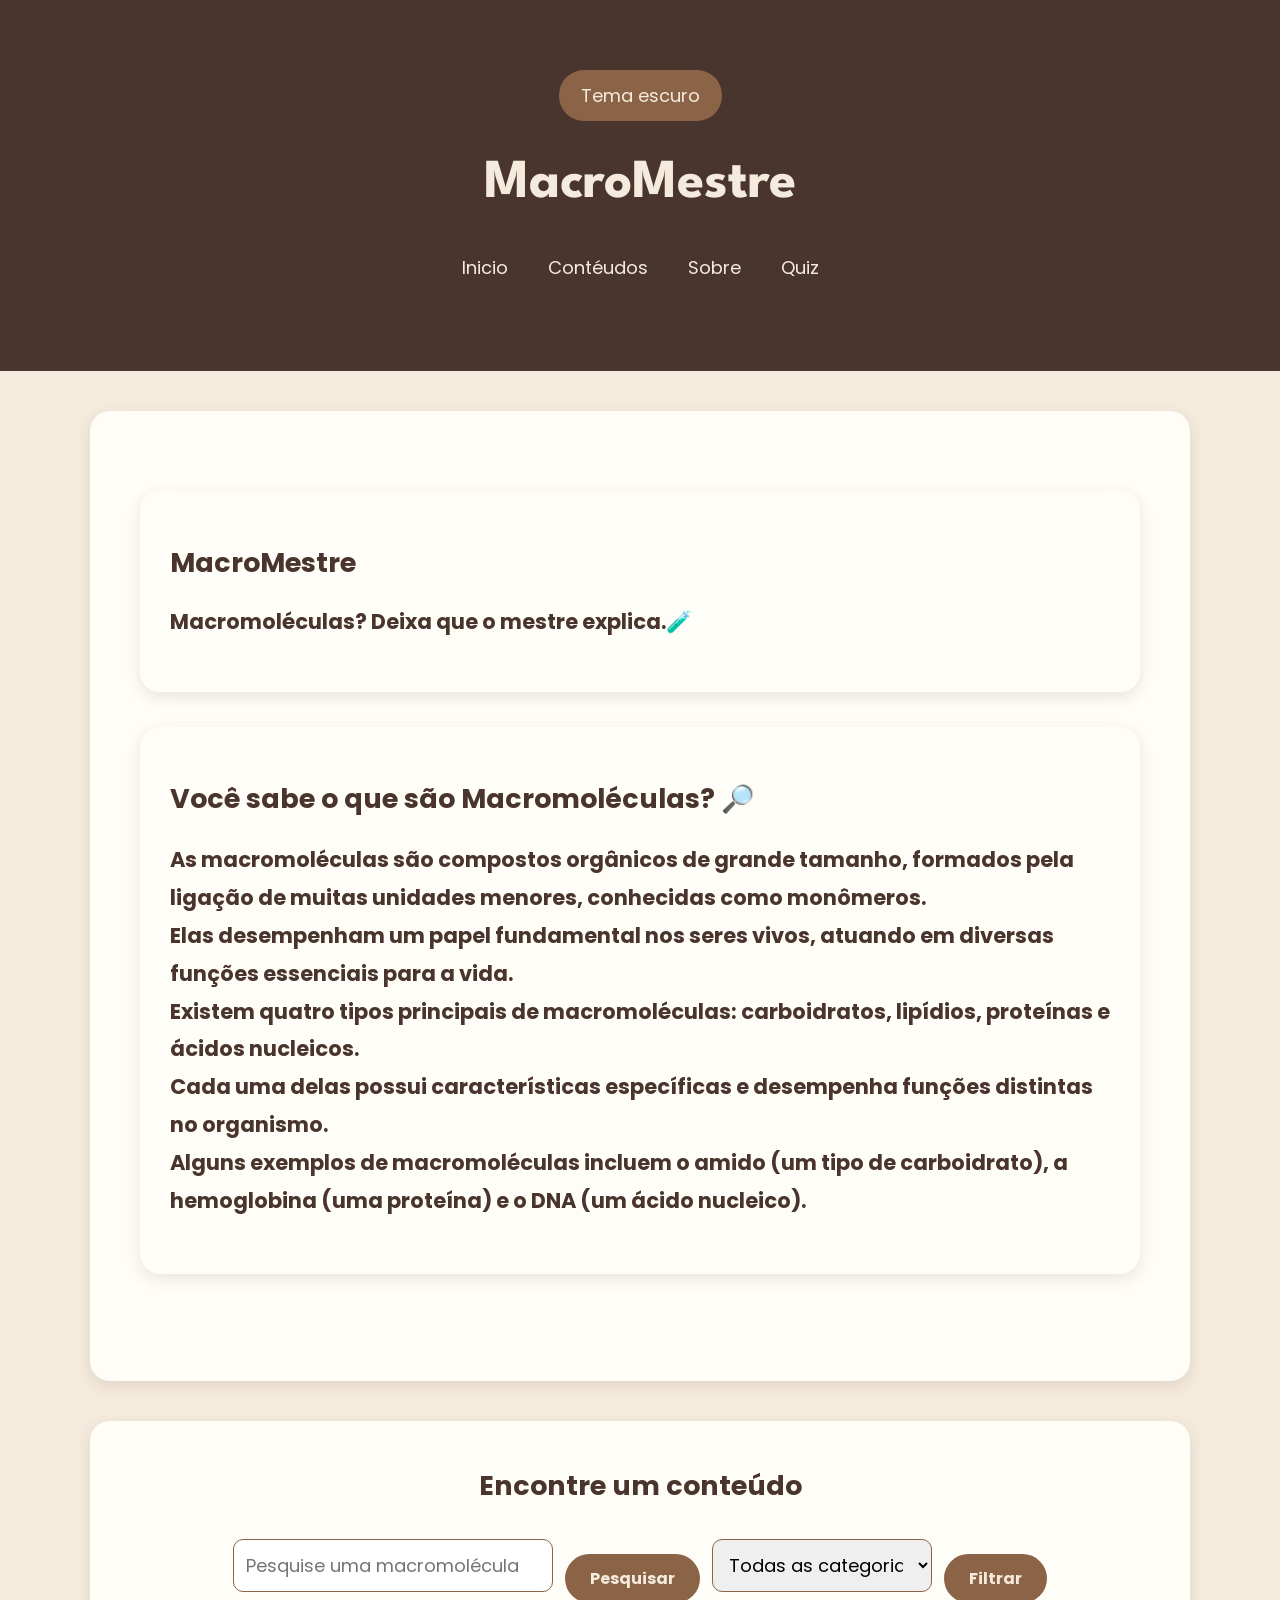
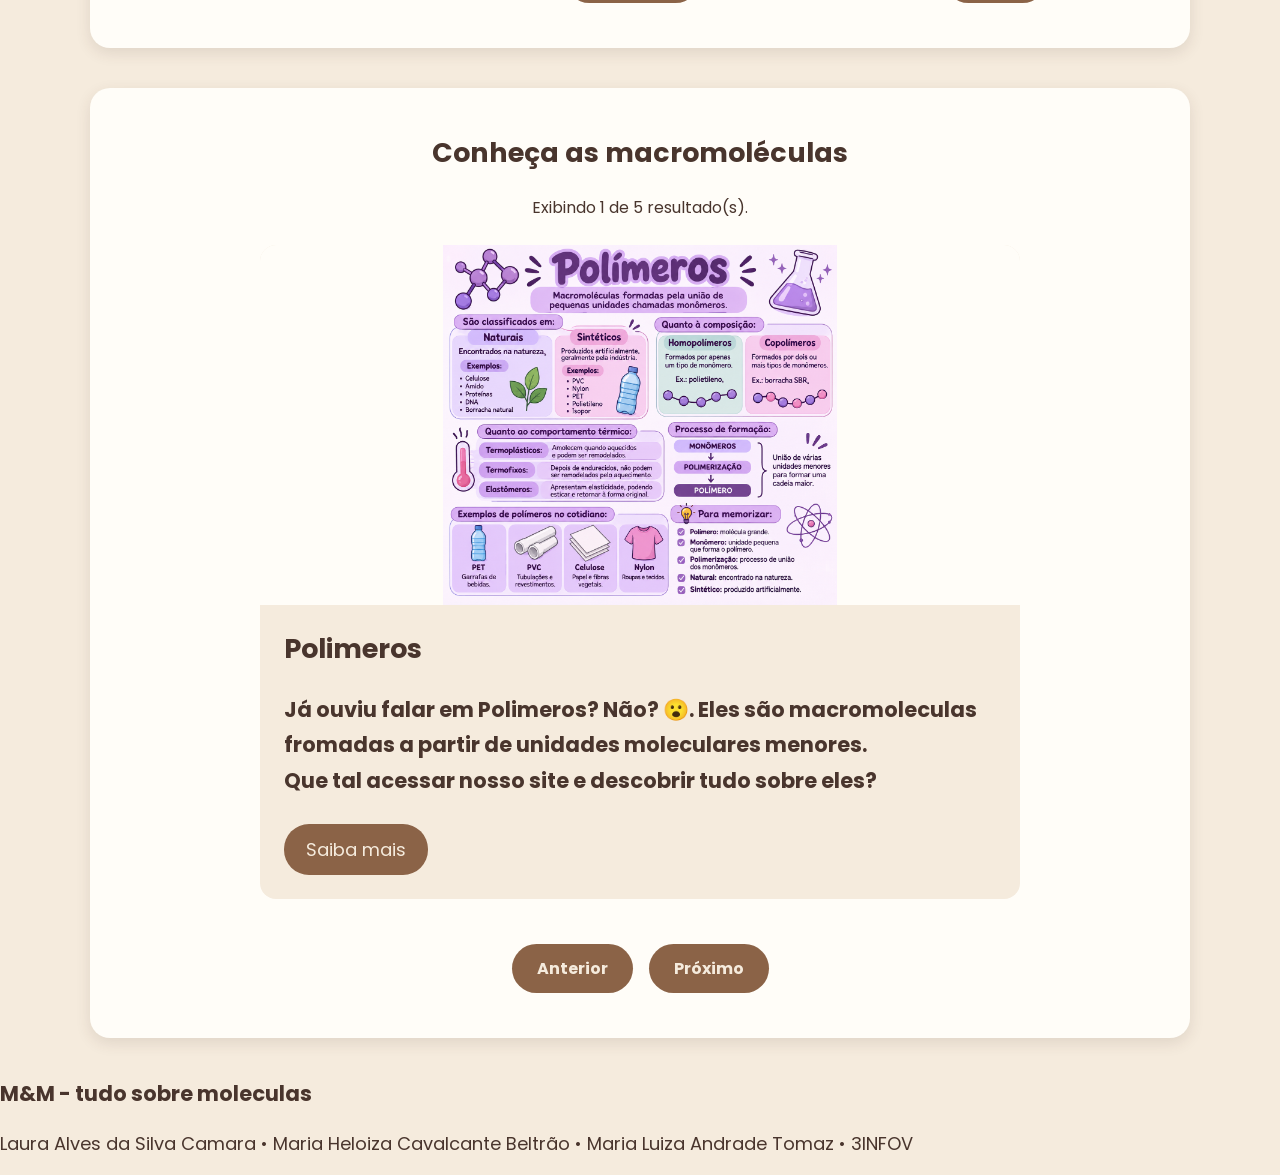
==== commit 149a62e2: "ajustes necessários" ====
--- a/index.html
+++ b/index.html
@@ -70,7 +70,7 @@
         <input
           id="pesquisaConteudo"
           type="search"
-          placeholder="Pesquise por uma macromolécula"
+          placeholder="Pesquise uma macromolécula"
         />
         <button id="botaoPesquisar" type="button">Pesquisar</button>
         <select id="filtroCategoria">
--- a/css/style.css
+++ b/css/style.css
@@ -355,8 +355,18 @@
   gap: 12px;
 }
 
-.controlesPesquisa input,
+.controlesPesquisa input {
+  width: 320px;
+  min-width: 280px;
+  max-width: 100%;
+  padding: 12px;
+  border: 1px solid #8b6347;
+  border-radius: 10px;
+  font: inherit;
+}
+
 .controlesPesquisa select {
+  width: 220px;
   min-width: 220px;
   max-width: 100%;
   padding: 12px;
@@ -364,7 +374,6 @@
   border-radius: 10px;
   font: inherit;
 }
-
 .controlesCarrossel {
   display: flex;
   justify-content: center;
@@ -499,29 +508,48 @@
   }
 }
 
+.comparador {
+  background-color: #fffdf8;
+  width: 90%;
+  max-width: 1100px;
+  margin: 40px auto;
+  padding: 35px;
+  border-radius: 20px;
+  box-shadow: 0 5px 15px rgba(73, 53, 45, 0.12);
+}
+
 .informacaoMolecula {
-    display: none;
+  display: none;
 }
 
 #informacaoDNA {
-    display: block;
+  display: block;
 }
 
 .botoesComparador {
-    display: flex;
-    justify-content: center;
-    gap: 15px;
-    margin: 20px 0;
+  display: flex;
+  justify-content: center;
+  gap: 15px;
+  margin: 20px 0;
 }
 
 .botoesComparador button {
-    padding: 12px 25px;
-    border: none;
-    border-radius: 8px;
-    cursor: pointer;
-    transition: 0.3s;
+  display: inline-block;
+  padding: 12px 25px;
+  border-radius: 8px;
+  cursor: pointer;
 }
 
 .botoesComparador button:hover {
-    transform: scale(1.05);
-}
+  transform: scale(1.05);
+}
+
+#informacoesComparador {
+  padding: 15px;
+  border-radius: 10px;
+}
+
+body.dark .comparador {
+  background-color: #382b25;
+  color: #f5ebdd;
+}
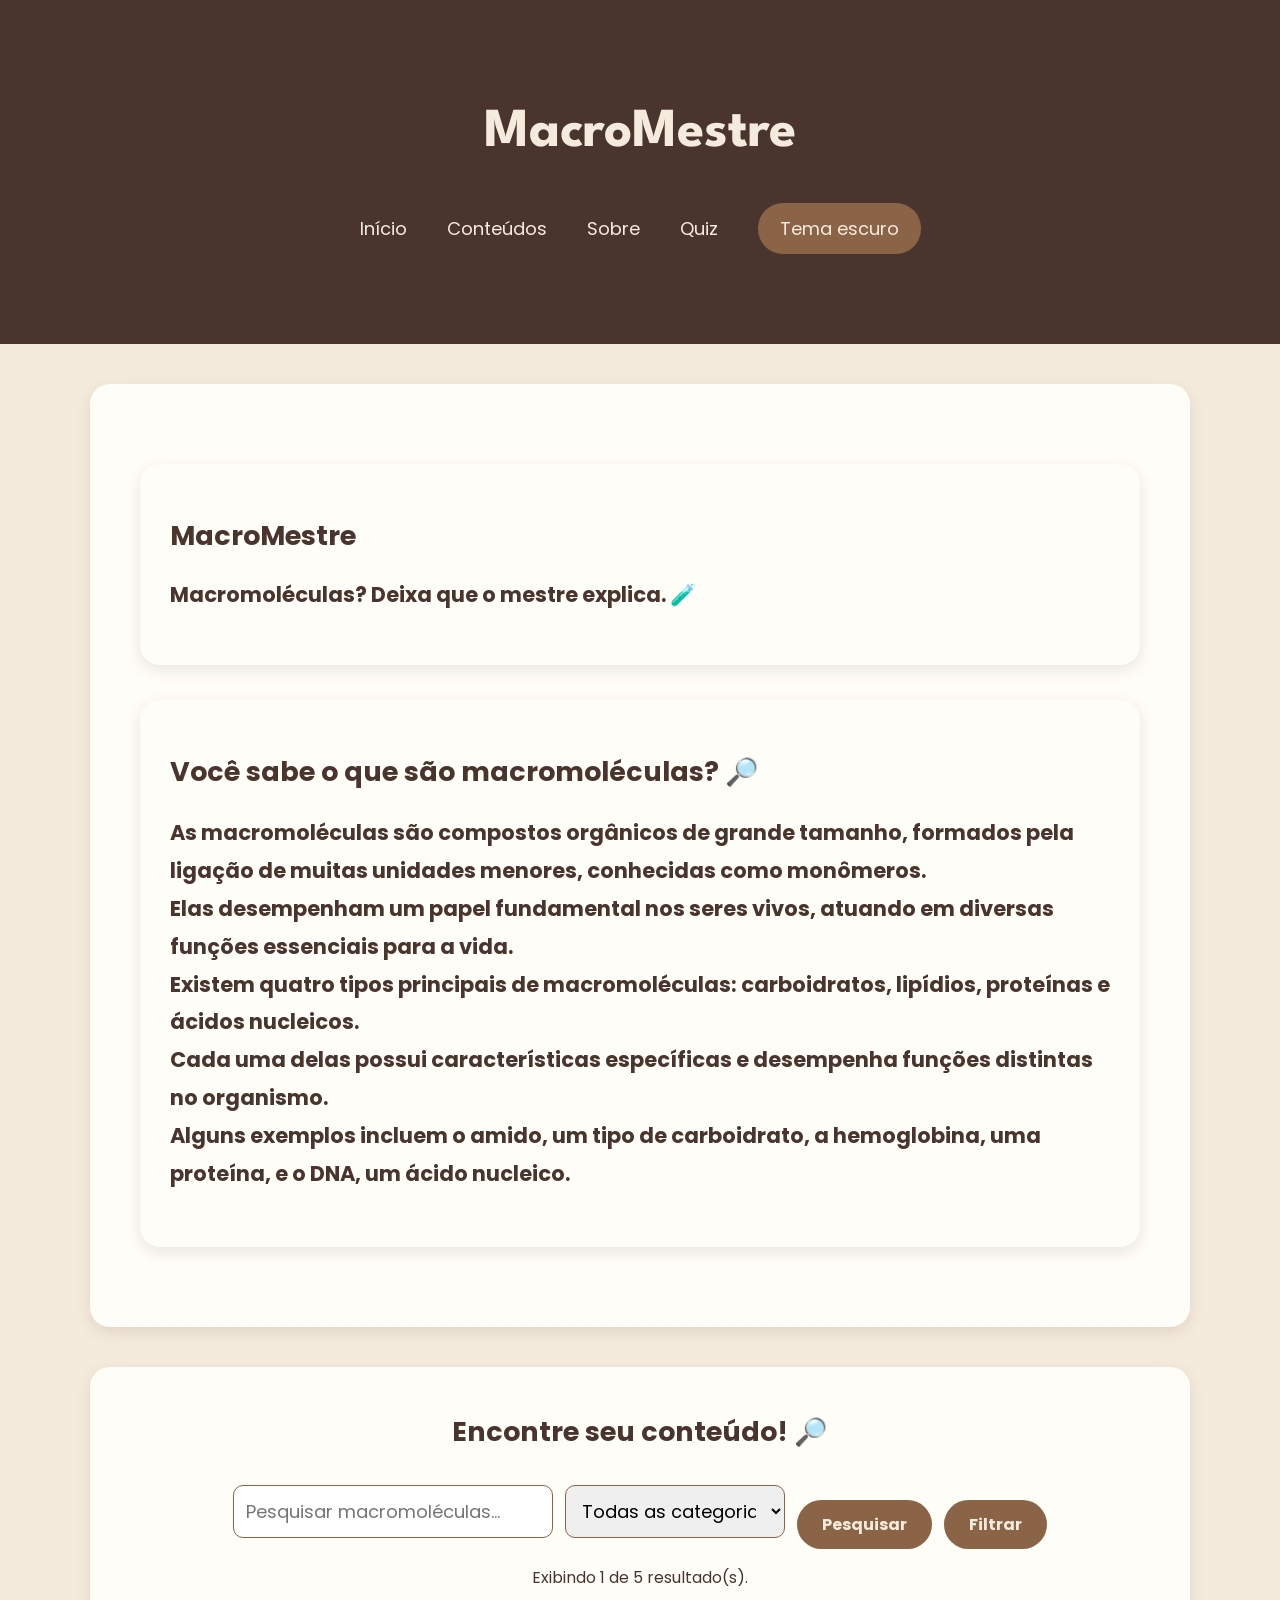
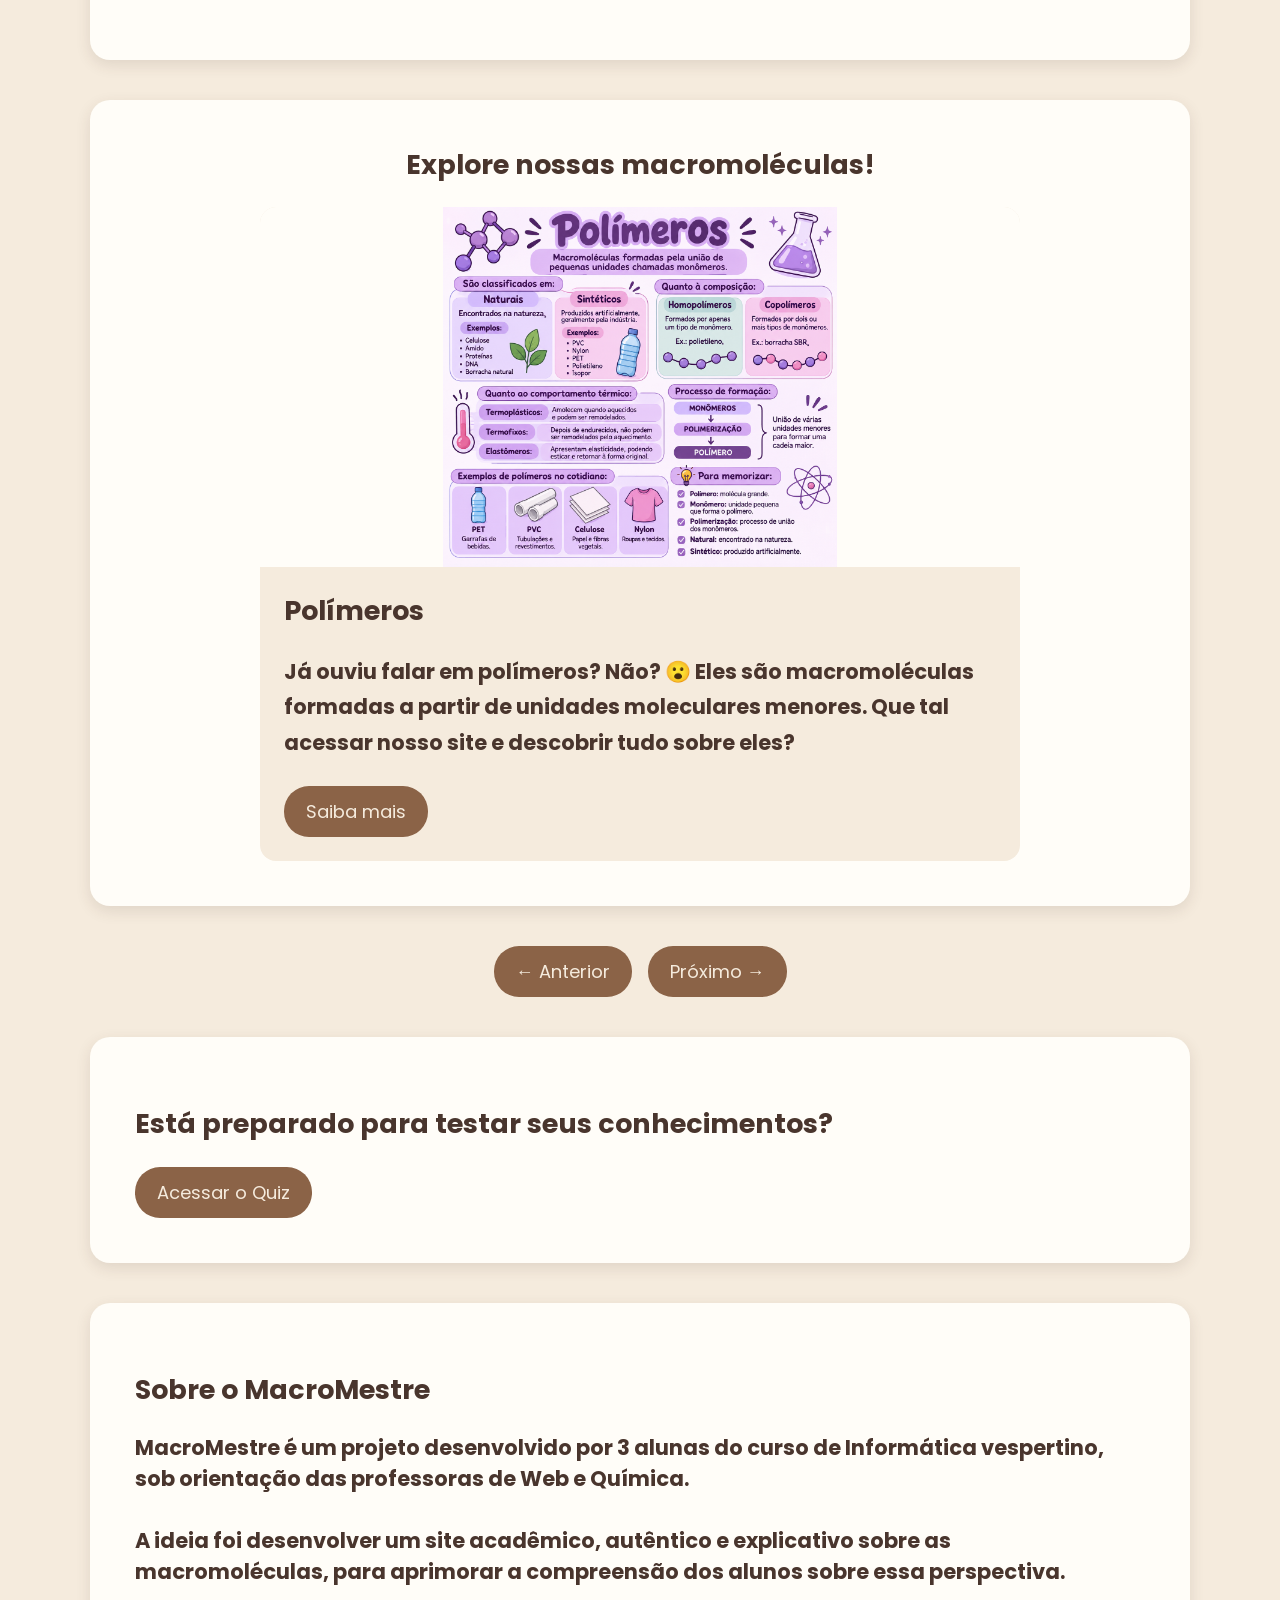
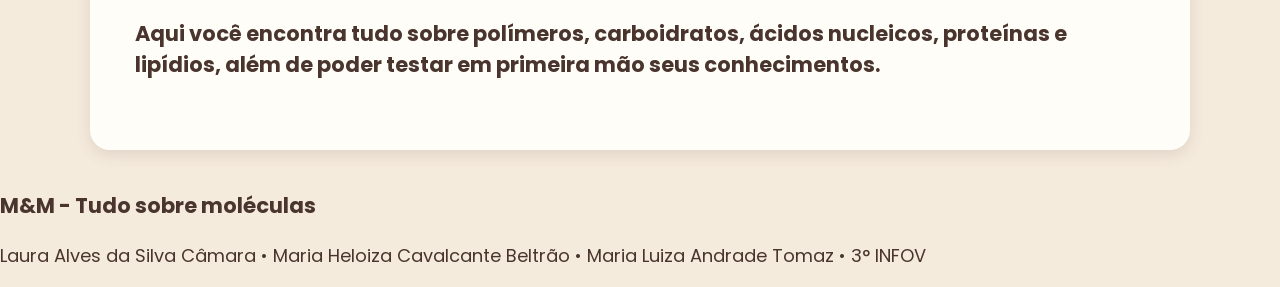
==== commit b2e1d39f: "Add files via upload" ====
--- a/index.html
+++ b/index.html
@@ -1,194 +1,366 @@
-<!doctype html>
-<html lang="pt-br">
-  <head>
-    <meta charset="UTF-8" />
-    <meta name="viewport" content="width=device-width, initial-scale=1.0" />
-    <link rel="stylesheet" href="css/style.css" />
-    <title>Inicio</title>
-  </head>
-  <body>
+
+<!DOCTYPE html>
+<html lang="pt-BR">
+
+<head>
+    <meta charset="UTF-8">
+    <meta name="viewport" content="width=device-width, initial-scale=1.0">
+
+    <link rel="stylesheet" href="css/style.css">
+
+    <script src="js/script.js" defer></script>
+
+    <title>Início - MacroMestre</title>
+</head>
+
+<body>
+
     <header class="cabecalho">
-      <button id="botaoTema">Tema escuro</button>
-      <h1>MacroMestre</h1>
-      <nav class="menu">
-        <button id="botaoMenu" class="botaoMenu" type="button">Menu</button>
-        <div class="itemMenu">
-          <a href="index.html"> Inicio</a>
+
+        <h1>MacroMestre</h1>
+
+        <nav class="menu" aria-label="Menu principal">
+
+            <button
+                id="botaoMenu"
+                class="botaoMenu"
+                type="button"
+                aria-label="Abrir menu">
+                ☰
+            </button>
+
+            <div class="itemMenu">
+                <a href="index.html" class="paginaAtual">Início</a>
+            </div>
+
+            <div class="itemMenu">
+
+                <a href="#conteudos">Conteúdos</a>
+
+                <div class="submenu">
+                    <a href="polimeros.html">Polímeros</a>
+                    <a href="lipidios.html">Lipídios</a>
+                    <a href="carboidratos.html">Carboidratos</a>
+                    <a href="proteinas.html">Proteínas</a>
+                    <a href="acidos-nucleicos.html">Ácidos Nucleicos</a>
+                </div>
+
+            </div>
+
+            <div class="itemMenu">
+                <a href="#sobre">Sobre</a>
+            </div>
+
+            <div class="itemMenu">
+                <a href="quiz.html">Quiz</a>
+            </div>
+
+            <div class="itemMenu">
+                <button id="botaoTema" type="button">
+                    Tema escuro
+                </button>
+            </div>
+
+        </nav>
+
+    </header>
+
+
+    <main>
+
+        <section class="hero">
+
+            <div class="textoHero">
+
+                <h1 class="principal">
+                    MacroMestre
+                </h1>
+
+                <p class="paragrafo">
+                    Macromoléculas? Deixa que o mestre explica. 🧪
+                </p>
+
+            </div>
+
+            <div class="introducao">
+
+                <h2 class="textoPrincipal">
+                    Você sabe o que são macromoléculas? 🔎
+                </h2>
+
+                <p class="paragrafoIntroducao">
+
+                    As macromoléculas são compostos orgânicos de grande tamanho,
+                    formados pela ligação de muitas unidades menores, conhecidas
+                    como monômeros.
+
+                    <br>
+
+                    Elas desempenham um papel fundamental nos seres vivos,
+                    atuando em diversas funções essenciais para a vida.
+
+                    <br>
+
+                    Existem quatro tipos principais de macromoléculas:
+                    carboidratos, lipídios, proteínas e ácidos nucleicos.
+
+                    <br>
+
+                    Cada uma delas possui características específicas e
+                    desempenha funções distintas no organismo.
+
+                    <br>
+
+                    Alguns exemplos incluem o amido, um tipo de carboidrato,
+                    a hemoglobina, uma proteína, e o DNA, um ácido nucleico.
+
+                </p>
+
+            </div>
+
+        </section>
+
+        <section class="pesquisaConteudo">
+
+            <h2>Encontre seu conteúdo! 🔎</h2>
+
+            <div class="controlesPesquisa">
+
+                <input
+                    type="search"
+                    id="pesquisaConteudo"
+                    placeholder="Pesquisar macromoléculas..."
+                    aria-label="Pesquisar conteúdos">
+
+                <select id="filtroCategoria" aria-label="Filtrar por categoria">
+
+                    <option value="todos">Todas as categorias</option>
+                    <option value="alimentacao">Alimentação</option>
+                    <option value="saude">Saúde</option>
+                    <option value="tecnologia">Tecnologia</option>
+                    <option value="meio-ambiente">Meio ambiente</option>
+
+                </select>
+
+                <button id="botaoPesquisar" type="button">
+                    Pesquisar
+                </button>
+
+                <button id="botaoFiltrar" type="button">
+                    Filtrar
+                </button>
+
+            </div>
+
+            <p id="resultadoPesquisa" aria-live="polite"></p>
+
+        </section>
+
+        <section
+            class="cards area3d"
+            id="carrosselConteudos">
+
+            <h2>Explore nossas macromoléculas!</h2>
+
+            <article
+                class="card"
+                data-categorias="tecnologia meio-ambiente">
+
+                <img
+                    src="image/esquemaPolimeros.png"
+                    alt="Esquema ilustrativo sobre polímeros">
+
+                <div class="conteudo">
+
+                    <h2>Polímeros</h2>
+
+                    <p>
+                        Já ouviu falar em polímeros? Não? 😮
+
+                        Eles são macromoléculas formadas a partir de unidades
+                        moleculares menores. Que tal acessar nosso site e
+                        descobrir tudo sobre eles?
+                    </p>
+
+                    <a href="polimeros.html" class="botaoSaibaMais">
+                        Saiba mais
+                    </a>
+
+                </div>
+
+            </article>
+
+            <article
+                class="card"
+                data-categorias="alimentacao saude">
+
+                <img
+                    src="image/esquemaLipidios.png"
+                    alt="Esquema ilustrativo sobre lipídios">
+
+                <div class="conteudo">
+
+                    <h2>Lipídios</h2>
+
+                    <p>
+                        Lipídios são moléculas orgânicas insolúveis em água.
+
+                        Para saber mais, acesse nossa página e descubra tudo
+                        sobre eles.
+                    </p>
+
+                    <a href="lipidios.html" class="botaoSaibaMais">
+                        Saiba mais
+                    </a>
+
+                </div>
+
+            </article>
+
+            <article
+                class="card"
+                data-categorias="alimentacao saude">
+
+                <img
+                    src="image/esquemaCarboidratos.png"
+                    alt="Esquema ilustrativo sobre carboidratos">
+
+                <div class="conteudo">
+
+                    <h2>Carboidratos</h2>
+
+                    <p>
+                        Extra: os carboidratos são compostos formados
+                        principalmente por carbono, hidrogênio e oxigênio.
+
+                        Descubra mais sobre suas classificações e funções!
+                    </p>
+
+                    <a href="carboidratos.html" class="botaoSaibaMais">
+                        Saiba mais
+                    </a>
+
+                </div>
+
+            </article>
+
+            <article
+                class="card"
+                data-categorias="alimentacao saude">
+
+                <img
+                    src="image/esquemaProteinas.png"
+                    alt="Esquema ilustrativo sobre proteínas">
+
+                <div class="conteudo">
+
+                    <h2>Proteínas</h2>
+
+                    <p>
+                        As proteínas são formadas por aminoácidos, que se
+                        unem por ligações peptídicas.
+
+                        Ficou curioso? Acesse nossa página e saiba mais.
+                    </p>
+
+                    <a href="proteinas.html" class="botaoSaibaMais">
+                        Saiba mais
+                    </a>
+
+                </div>
+
+            </article>
+
+            <article
+                class="card"
+                data-categorias="saude tecnologia">
+
+                <img
+                    src="image/esquemaAcidos-nucleicos.png"
+                    alt="Esquema ilustrativo sobre ácidos nucleicos">
+
+                <div class="conteudo">
+
+                    <h2>Ácidos Nucleicos</h2>
+
+                    <p>
+                        Você sabia? Os ácidos nucleicos são macromoléculas
+                        essenciais para a vida, armazenando e transmitindo
+                        informações genéticas.
+
+                        Confira tudo sobre eles!
+                    </p>
+
+                    <a href="acidos-nucleicos.html" class="botaoSaibaMais">
+                        Saiba mais
+                    </a>
+
+                </div>
+
+            </article>
+
+        </section>
+
+        <div class="controlesCarrossel">
+
+            <button id="botaoAnterior" type="button">
+                ← Anterior
+            </button>
+
+            <button id="botaoProximo" type="button">
+                Próximo →
+            </button>
+
         </div>
 
-        <div class="itemMenu">
-          <a href="#">Contéudos</a>
-
-          <div class="submenu">
-            <a href="polimeros.html">Polímeros</a>
-            <a href="lipidios.html">Lipidios</a>
-            <a href="carboidratos.html">Carboidratos</a>
-            <a href="proteinas.html">Proteínas</a>
-            <a href="acidos-nucleicos.html">Ácidos Nucleicos</a>
-          </div>
-        </div>
-        <div class="itemMenu">
-          <a href="#"> Sobre</a>
-        </div>
-        <div class="itemMenu">
-          <a href="quiz.html"> Quiz</a>
-        </div>
-      </nav>
-    </header>
-
-    <section class="hero">
-      <div class="textoHero">
-        <h1 class="principal">MacroMestre</h1>
-
-        <p class="paragrafo">Macromoléculas? Deixa que o mestre explica.🧪</p>
-      </div>
-
-      <div class="introducao">
-        <h2 class="textoPrincipal">Você sabe o que são Macromoléculas? 🔎</h2>
-        <p class="paragrafoIntroducao">
-          As macromoléculas são compostos orgânicos de grande tamanho, formados
-          pela ligação de muitas unidades menores, conhecidas como monômeros.
-          <br />
-          Elas desempenham um papel fundamental nos seres vivos, atuando em
-          diversas funções essenciais para a vida. <br />
-          Existem quatro tipos principais de macromoléculas: carboidratos,
-          lipídios, proteínas e ácidos nucleicos. <br />
-          Cada uma delas possui características específicas e desempenha funções
-          distintas no organismo. <br />
-          Alguns exemplos de macromoléculas incluem o amido (um tipo de
-          carboidrato), a hemoglobina (uma proteína) e o DNA (um ácido
-          nucleico).
+        <section class="acessoQuiz">
+
+            <h2>
+                Está preparado para testar seus conhecimentos?
+            </h2>
+
+            <a href="quiz.html" class="botaoSaibaMais">
+                Acessar o Quiz
+            </a>
+
+        </section>
+
+    </main>
+
+    <footer class="rodape" id="sobre">
+
+<section class="sobre">
+
+    <h2>Sobre o MacroMestre</h2>
+
+    <p>
+        MacroMestre é um projeto desenvolvido por 3 alunas do curso
+        de Informática vespertino, sob orientação das professoras
+        de Web e Química.
+        <br><br>
+
+        A ideia foi desenvolver um site acadêmico, autêntico e
+        explicativo sobre as macromoléculas, para aprimorar a
+        compreensão dos alunos sobre essa perspectiva.
+        <br><br>
+
+        Aqui você encontra tudo sobre polímeros, carboidratos,
+        ácidos nucleicos, proteínas e lipídios, além de poder
+        testar em primeira mão seus conhecimentos.
+    </p>
+
+</section>
+
+        <h3>M&M - Tudo sobre moléculas</h3>
+
+        <p>
+            Laura Alves da Silva Câmara •
+            Maria Heloiza Cavalcante Beltrão •
+            Maria Luiza Andrade Tomaz • 3° INFOV
         </p>
-      </div>
-
-      <img src="" alt="" class="" />
-    </section>
-
-    <section class="pesquisaConteudo">
-      <h2>Encontre um conteúdo</h2>
-      <div class="controlesPesquisa">
-        <input
-          id="pesquisaConteudo"
-          type="search"
-          placeholder="Pesquise uma macromolécula"
-        />
-        <button id="botaoPesquisar" type="button">Pesquisar</button>
-        <select id="filtroCategoria">
-          <option value="todos">Todas as categorias</option>
-          <option value="alimentacao">Alimentação</option>
-          <option value="saude">Saúde</option>
-          <option value="tecnologia">Tecnologia</option>
-          <option value="meio-ambiente">Meio ambiente</option>
-        </select>
-        <button id="botaoFiltrar" type="button">Filtrar</button>
-      </div>
-    </section>
-
-    <section class="cards area3d">
-      <h2>Conheça as macromoléculas</h2>
-      <p id="resultadoPesquisa"></p>
-      <div id="carrosselConteudos">
-      <div
-        class="card"
-        id="polimeros"
-        data-categorias="tecnologia meio-ambiente"
-      >
-        <img src="image/esquemaPolimeros.png" alt="Esquema de polímeros" />
-        <div class="conteudo">
-          <h2>Polimeros</h2>
-
-          <p>
-            Já ouviu falar em Polimeros? Não? 😮. Eles são macromoleculas
-            fromadas a partir de unidades moleculares menores. <br />
-            Que tal acessar nosso site e descobrir tudo sobre eles?
-          </p>
-
-          <a class="botaoSaibaMais" href="polimeros.html">Saiba mais</a>
-        </div>
-      </div>
-
-      <div class="card" id="lipidios" data-categorias="alimentacao saude">
-        <img src="image/esquemaLipidios.png" alt="Esquema de lipídios" />
-
-        <div class="conteudo">
-          <h2>Lipidios</h2>
-
-          <p>
-            Lipídios são moleculas orgânicas insoluveis em agua. <br />
-            Para saber mais sobre, clique em saiba mais e descubra tudo sobre os
-            Lipidios.
-          </p>
-
-          <a class="botaoSaibaMais" href="lipidios.html">Saiba mais</a>
-        </div>
-      </div>
-
-      <div class="card" id="carboidratos" data-categorias="alimentacao saude">
-        <img
-          src="image/esquemaCarboidratos.png"
-          alt="Esquema de carboidratos"
-        />
-
-        <div class="conteudo">
-          <h2>Carboidratos</h2>
-
-          <p>
-            Extra: os carboidratos são compostos formados por carbono,
-            hidrogenio e oxigenio.
-          </p>
-
-          <a class="botaoSaibaMais" href="carboidratos.html">Saiba mais</a>
-        </div>
-      </div>
-
-      <div class="card" id="proteinas" data-categorias="alimentacao saude">
-        <img src="image/esquemaProteinas.png" alt="Esquema de proteínas" />
-
-        <div class="conteudo">
-          <h2>Proteinas</h2>
-
-          <p>
-            As proteinas são formadas atraves dos aminoacidos, que se unem por
-            ligações peptidicas. Ficou curioso? Acesse nosso site e saiba mais.
-          </p>
-
-          <a class="botaoSaibaMais" href="proteinas.html">Saiba mais</a>
-        </div>
-      </div>
-
-      <div class="card" id="acidos-nucleicos" data-categorias="saude tecnologia">
-        <img
-          src="image/esquemaAcidos-nucleicos.png"
-          alt="Esquema de ácidos nucleicos"
-        />
-
-        <div class="conteudo">
-          <h2>Ácidos Nucleicos</h2>
-
-          <p>
-            Você sabia? os àcidos nucleicos são macromoleculas essenciais para a
-            vida, armazenando e transmitindo informações genéticas. Confira tudo
-            sobre eles em nosso site.
-          </p>
-
-          <a class="botaoSaibaMais" href="acidos-nucleicos.html">Saiba mais</a>
-        </div>
-      </div>
-      </div>
-      <div class="controlesCarrossel">
-        <button id="botaoAnterior" type="button">Anterior</button>
-        <button id="botaoProximo" type="button">Próximo</button>
-      </div>
-    </section>
-
-    <footer class="rodape">
-      <h3>M&M - tudo sobre moleculas</h3>
-
-      <p>
-        Laura Alves da Silva Camara • Maria Heloiza Cavalcante Beltrão • Maria
-        Luiza Andrade Tomaz • 3INFOV
-      </p>
+
     </footer>
-    <script src="js/script.js"></script>
-  </body>
+
+</body>
+
 </html>
